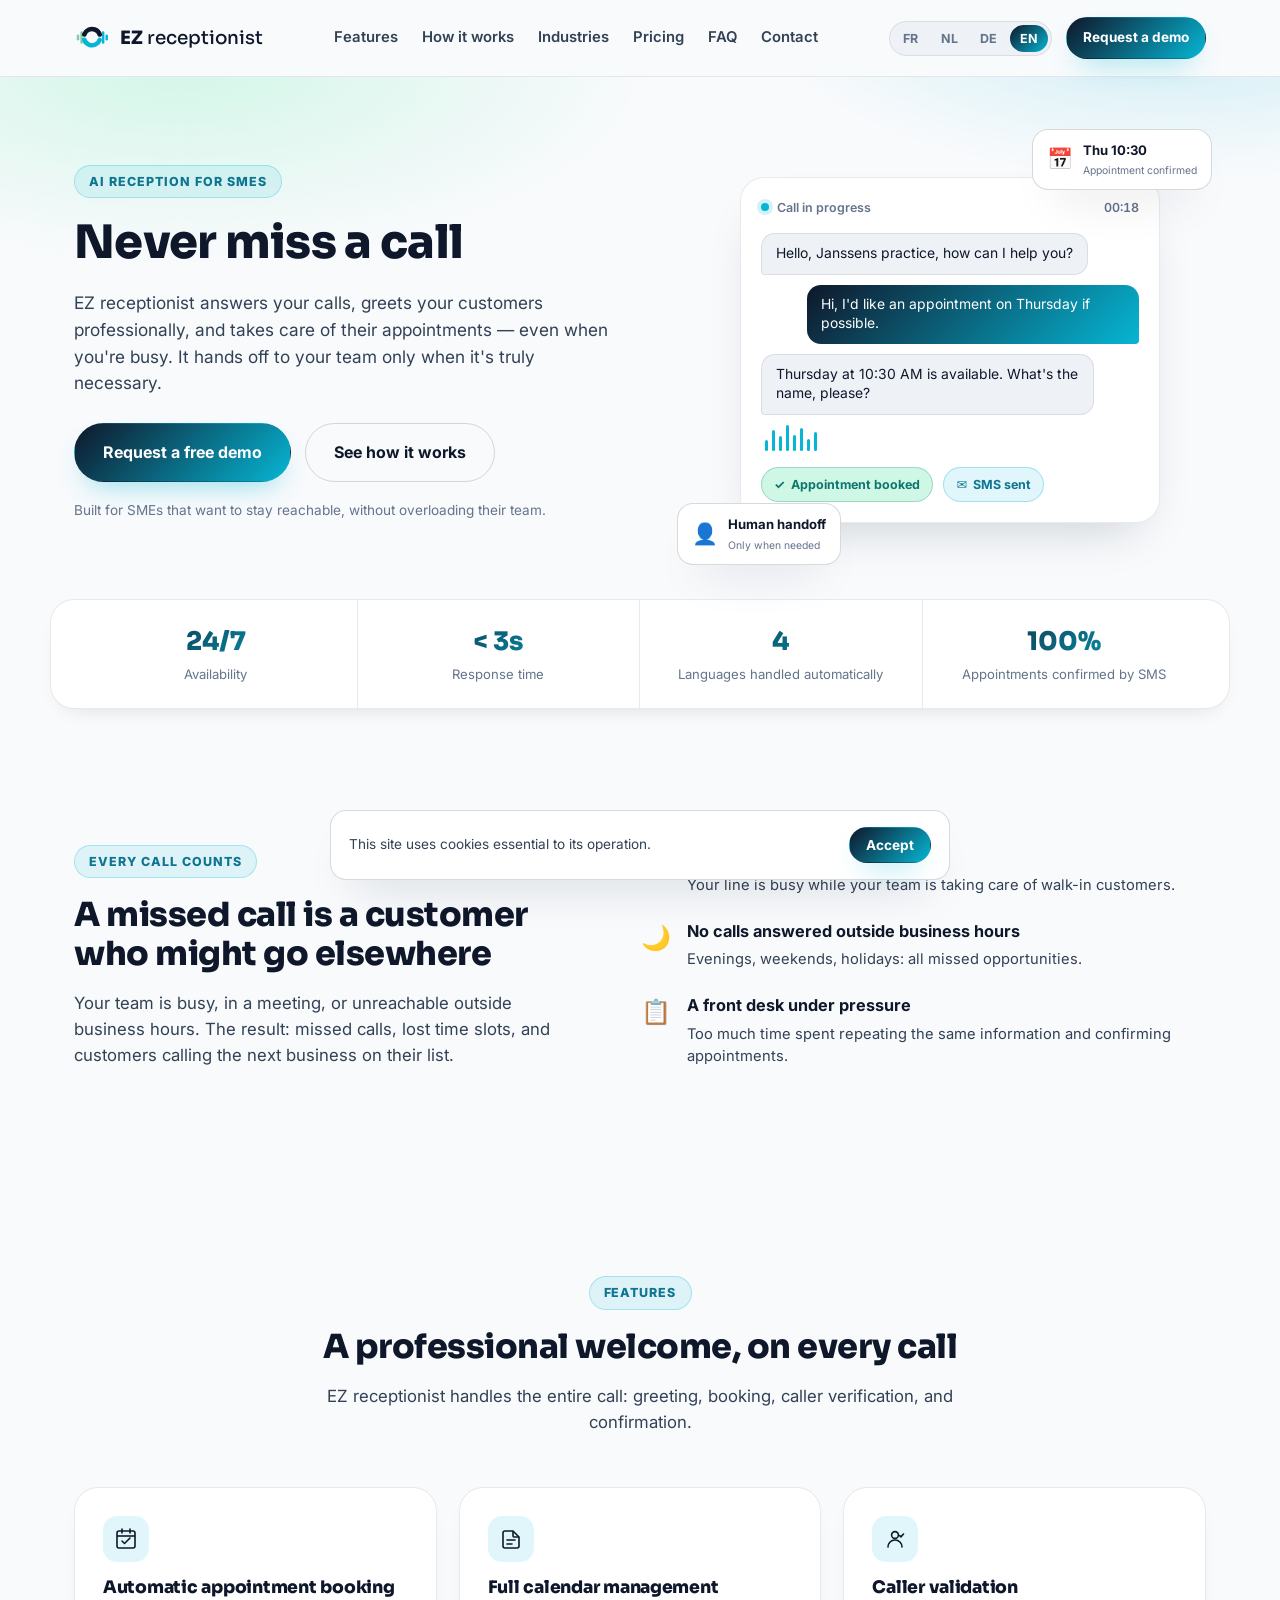
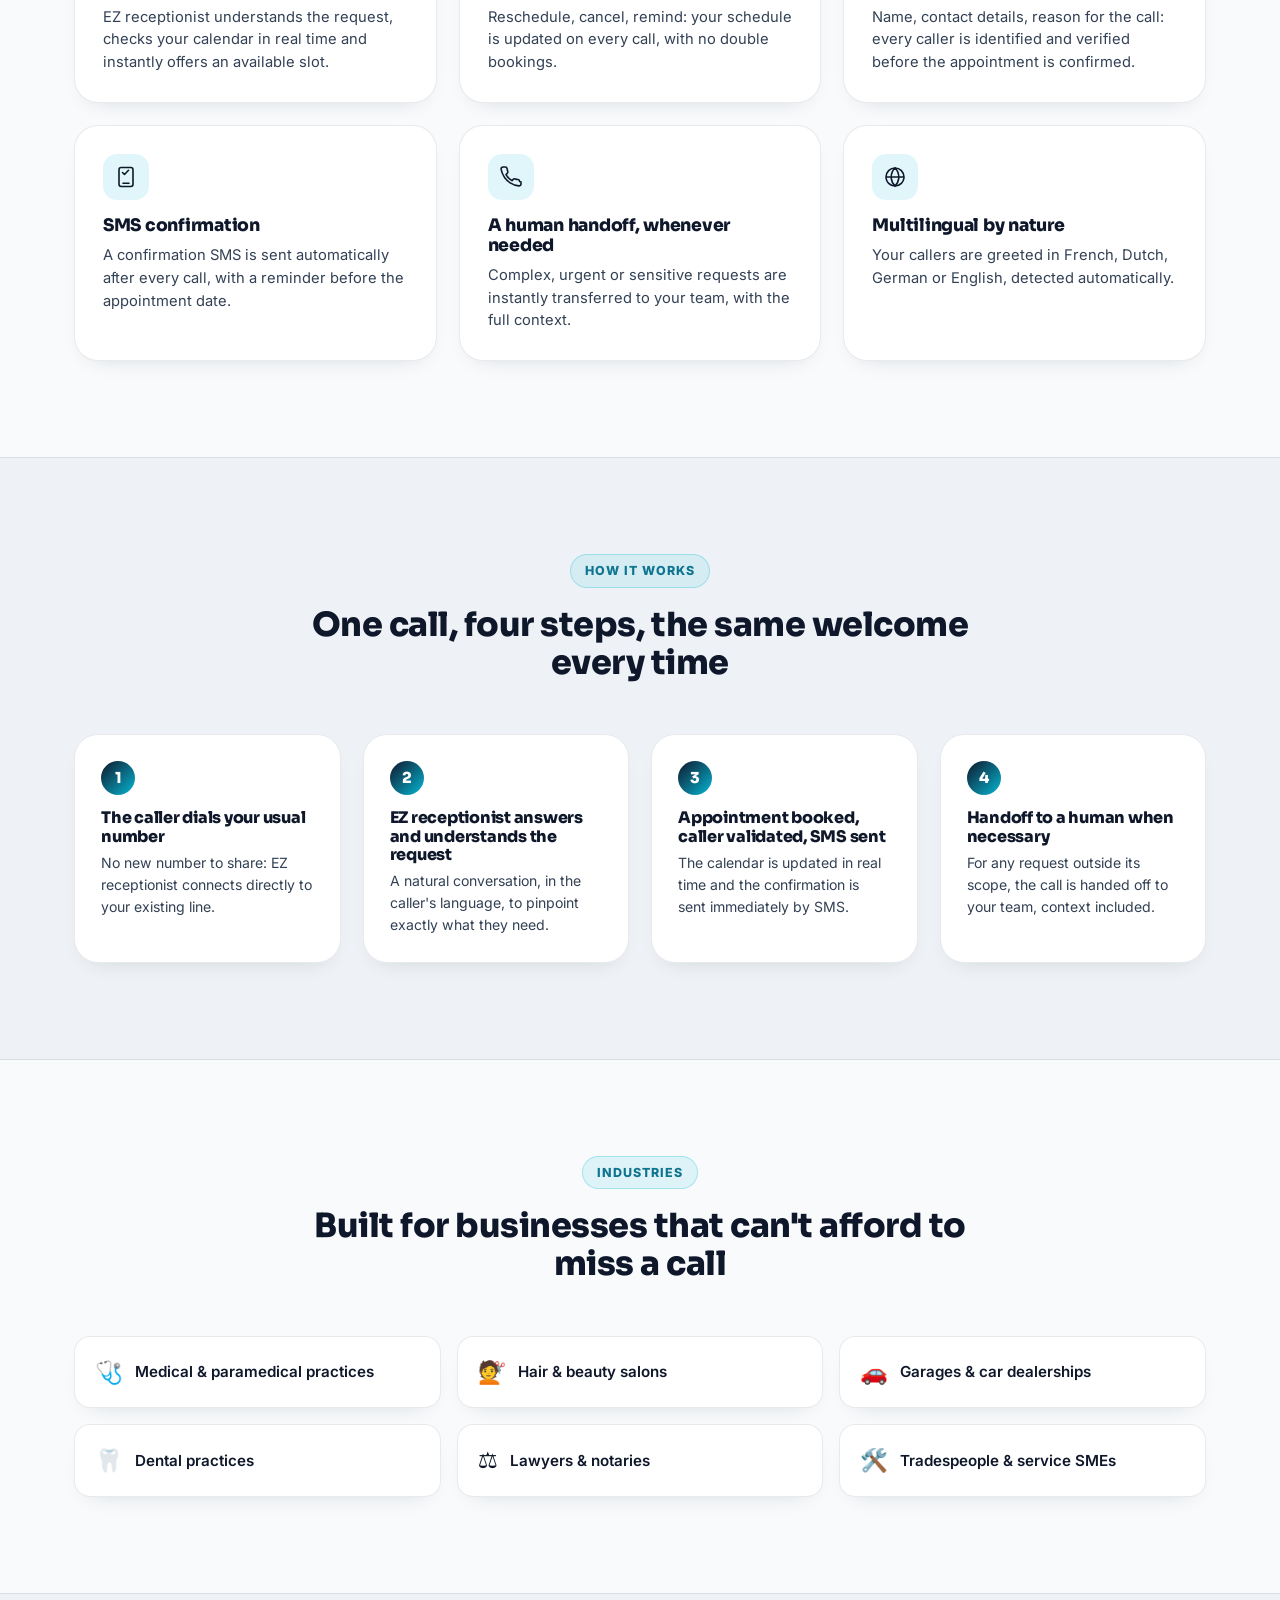
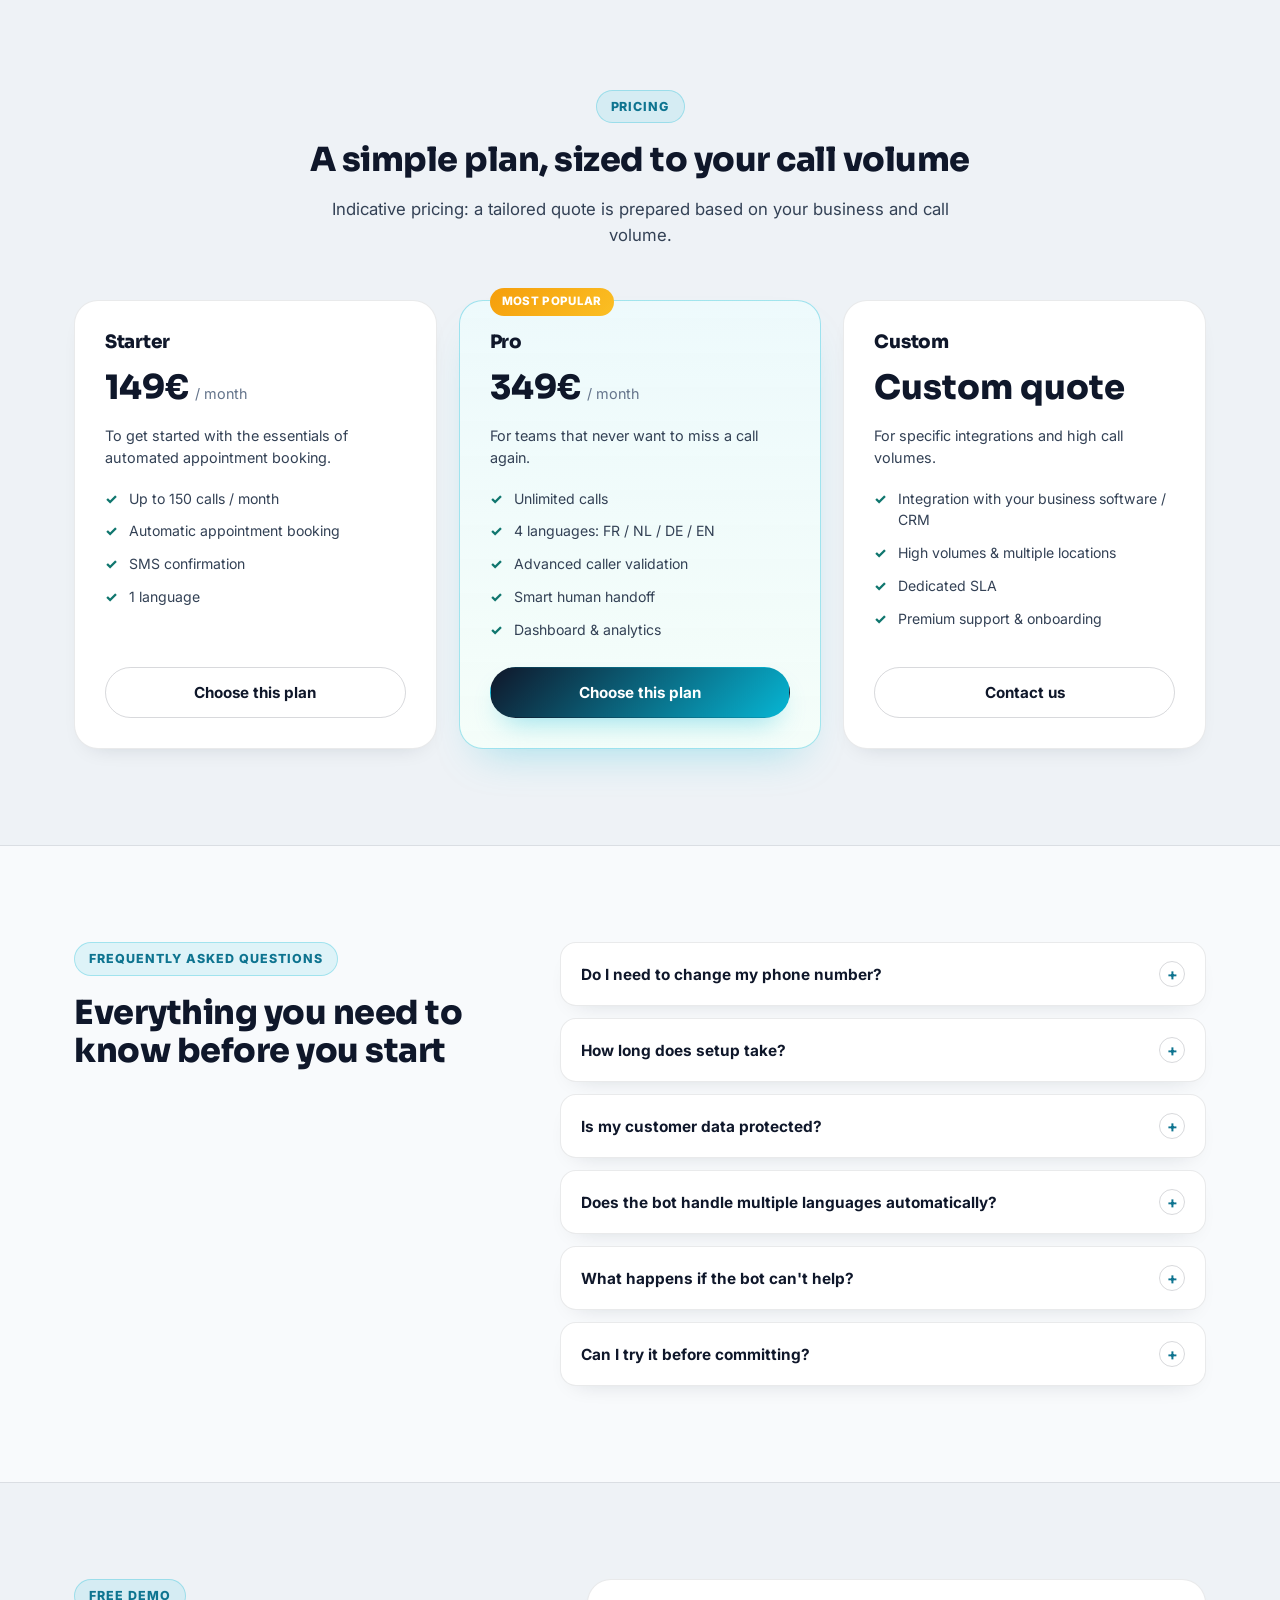
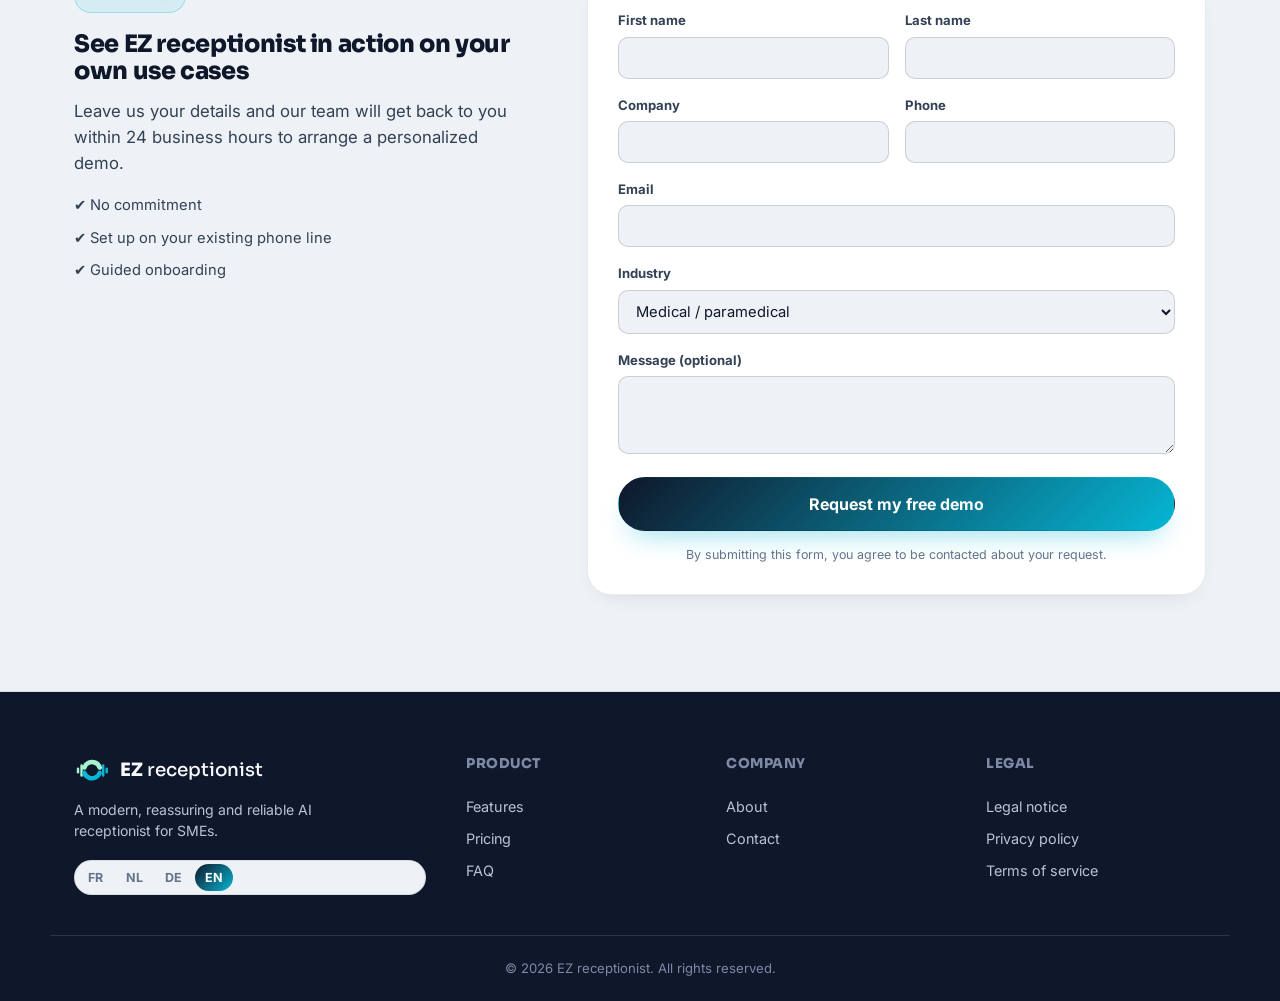
==== maintenance.html @ a174b986 "Add a maintenance mode toggle with a translated maintenance page maintenance.txt holds a plain ON/OF" ====
<!doctype html>
<html lang="fr">
<head>
<meta charset="UTF-8">
<script src="assets/js/maintenance-check.js" data-mode="maintenance"></script>
<meta name="viewport" content="width=device-width, initial-scale=1">
<title>EZ receptionist — Maintenance</title>
<meta name="description" content="Ce site est temporairement en maintenance. Merci de votre patience, nous revenons très vite.">
<meta name="robots" content="noindex">
<link rel="icon" href="data:image/svg+xml,<svg xmlns=%22http://www.w3.org/2000/svg%22 viewBox=%220 0 200 130%22><rect x=%2214%22 y=%2248%22 width=%2214%22 height=%2234%22 rx=%227%22 fill=%22%2383CAA8%22/><rect x=%2234%22 y=%2230%22 width=%2214%22 height=%2270%22 rx=%227%22 fill=%22%2383CAA8%22/><rect x=%22156%22 y=%2230%22 width=%2214%22 height=%2270%22 rx=%227%22 fill=%22%2306B6D4%22/><rect x=%22176%22 y=%2248%22 width=%2214%22 height=%2234%22 rx=%227%22 fill=%22%2306B6D4%22/><circle cx=%22100%22 cy=%2263%22 r=%2246%22 fill=%22none%22 stroke=%22%230F172A%22 stroke-width=%2226%22 stroke-linecap=%22round%22 stroke-dasharray=%22112.4 400%22 transform=%22rotate(-160 100 63)%22/><circle cx=%22100%22 cy=%2263%22 r=%2246%22 fill=%22none%22 stroke=%22%2306B6D4%22 stroke-width=%2226%22 stroke-linecap=%22round%22 stroke-dasharray=%22112.4 400%22 transform=%22rotate(20 100 63)%22/></svg>">
<link rel="preconnect" href="https://fonts.googleapis.com">
<link rel="preconnect" href="https://fonts.gstatic.com" crossorigin>
<link href="https://fonts.googleapis.com/css2?family=Sora:wght@400;600;700;800&family=Inter:wght@400;500;600&display=swap" rel="stylesheet">
<link rel="stylesheet" href="assets/css/styles.css">
</head>
<body>

<div class="maintenance-page">
  <div class="hero-glow" aria-hidden="true"></div>

  <div class="maintenance-card">
    <a href="index.html" class="brand maintenance-brand">
      <span class="brand-mark" aria-hidden="true">
        <svg width="36" height="23" viewBox="0 0 200 130" fill="none" xmlns="http://www.w3.org/2000/svg">
          <rect x="14" y="48" width="14" height="34" rx="7" fill="#83CAA8"/>
          <rect x="34" y="30" width="14" height="70" rx="7" fill="#83CAA8"/>
          <rect x="156" y="30" width="14" height="70" rx="7" fill="#06B6D4"/>
          <rect x="176" y="48" width="14" height="34" rx="7" fill="#06B6D4"/>
          <circle cx="100" cy="63" r="46" fill="none" stroke="#0F172A" stroke-width="26" stroke-linecap="round" stroke-dasharray="112.4 400" transform="rotate(-160 100 63)"/>
          <circle cx="100" cy="63" r="46" fill="none" stroke="#06B6D4" stroke-width="26" stroke-linecap="round" stroke-dasharray="112.4 400" transform="rotate(20 100 63)"/>
        </svg>
      </span>
      <span class="brand-name"><span class="brand-name-strong">EZ</span> receptionist</span>
    </a>

    <div class="maintenance-icon" aria-hidden="true">
      <svg viewBox="0 0 24 24" fill="none"><path d="M14.7 6.3a4 4 0 00-5.4 5.4L3 18v3h3l6.3-6.3a4 4 0 005.4-5.4l-2.65 2.65a1.5 1.5 0 01-2.1-2.1L14.7 6.3z" stroke="#0E7490" stroke-width="1.6" stroke-linejoin="round" stroke-linecap="round"/></svg>
    </div>

    <p class="eyebrow" data-i18n="maint.eyebrow">Maintenance en cours</p>
    <h1 data-i18n="maint.title">Nous serons de retour très bientôt</h1>
    <p data-i18n="maint.body">Notre site est actuellement en maintenance afin d'améliorer votre expérience. Merci de votre patience.</p>
    <div class="maintenance-dots" aria-hidden="true"><span></span><span></span><span></span></div>

    <div class="lang-switch" aria-label="Choix de la langue">
      <button type="button" class="lang-btn" data-lang="fr">FR</button>
      <button type="button" class="lang-btn" data-lang="nl">NL</button>
      <button type="button" class="lang-btn" data-lang="de">DE</button>
      <button type="button" class="lang-btn" data-lang="en">EN</button>
    </div>
  </div>
</div>

<script>
  var SUPPORTED_LANGS = ['fr', 'nl', 'de', 'en'];
  var DEFAULT_LANG = 'fr';

  var MAINT_I18N = {
    fr: {
      "meta.title": "EZ receptionist — Maintenance",
      "meta.description": "Ce site est temporairement en maintenance. Merci de votre patience, nous revenons très vite.",
      "maint.eyebrow": "Maintenance en cours",
      "maint.title": "Nous serons de retour très bientôt",
      "maint.body": "Notre site est actuellement en maintenance afin d'améliorer votre expérience. Merci de votre patience, nous revenons très vite."
    },
    nl: {
      "meta.title": "EZ receptionist — Onderhoud",
      "meta.description": "Deze site is tijdelijk in onderhoud. Bedankt voor uw geduld, we zijn binnenkort terug.",
      "maint.eyebrow": "Onderhoud bezig",
      "maint.title": "We zijn zo snel mogelijk terug",
      "maint.body": "Onze site ondergaat momenteel onderhoud om uw ervaring te verbeteren. Bedankt voor uw geduld, we zijn binnenkort terug."
    },
    de: {
      "meta.title": "EZ receptionist — Wartungsarbeiten",
      "meta.description": "Diese Website befindet sich vorübergehend in Wartung. Vielen Dank für Ihre Geduld, wir sind bald wieder da.",
      "maint.eyebrow": "Wartungsarbeiten",
      "maint.title": "Wir sind bald wieder da",
      "maint.body": "Unsere Website wird derzeit gewartet, um Ihr Erlebnis zu verbessern. Vielen Dank für Ihre Geduld — wir sind in Kürze wieder online."
    },
    en: {
      "meta.title": "EZ receptionist — Maintenance",
      "meta.description": "This site is temporarily under maintenance. Thank you for your patience, we'll be back very soon.",
      "maint.eyebrow": "Under maintenance",
      "maint.title": "We'll be back very soon",
      "maint.body": "Our site is currently undergoing maintenance to improve your experience. Thank you for your patience — we'll be back shortly."
    }
  };

  function getInitialLang() {
    var stored = localStorage.getItem('ezreceptionist_lang');
    if (stored && SUPPORTED_LANGS.indexOf(stored) !== -1) return stored;
    var nav = (navigator.language || navigator.userLanguage || '').slice(0, 2).toLowerCase();
    if (SUPPORTED_LANGS.indexOf(nav) !== -1) return nav;
    return DEFAULT_LANG;
  }

  function applyLang(lang) {
    if (SUPPORTED_LANGS.indexOf(lang) === -1) lang = DEFAULT_LANG;
    var dict = MAINT_I18N[lang];
    document.querySelectorAll('[data-i18n]').forEach(function (el) {
      var key = el.getAttribute('data-i18n');
      if (dict[key] !== undefined) el.textContent = dict[key];
    });
    if (dict['meta.title']) document.title = dict['meta.title'];
    var metaDesc = document.querySelector('meta[name="description"]');
    if (metaDesc && dict['meta.description']) metaDesc.setAttribute('content', dict['meta.description']);
    document.documentElement.setAttribute('lang', lang);
    document.querySelectorAll('.lang-btn').forEach(function (btn) {
      btn.classList.toggle('is-active', btn.getAttribute('data-lang') === lang);
    });
    localStorage.setItem('ezreceptionist_lang', lang);
  }

  document.addEventListener('DOMContentLoaded', function () {
    applyLang(getInitialLang());
    document.querySelectorAll('.lang-btn').forEach(function (btn) {
      btn.addEventListener('click', function () { applyLang(btn.getAttribute('data-lang')); });
    });
  });
</script>
</body>
</html>
---- assets/css/styles.css ----
/* ==========================================================
   EZ receptionist — styles
   ========================================================== */

:root{
  --bg: #F8FAFC;
  --bg-alt: #EEF2F6;
  --surface: #FFFFFF;
  --surface-2: #F8FAFC;
  --border: rgba(15,23,42,0.09);
  --border-strong: rgba(15,23,42,0.16);
  --text: #0F172A;
  --text-dim: #334155;
  --text-mute: #64748B;
  --accent: #06B6D4;
  --accent-ink: #0E7490;
  --accent-grad: linear-gradient(135deg, #0F172A 0%, #06B6D4 100%);
  --mint: #A7F3D0;
  --mint-ink: #0F766E;
  --gold: #F59E0B;
  --gold-grad: linear-gradient(135deg, #F59E0B 0%, #FBBF24 100%);
  --ok: #0F766E;
  --radius-lg: 24px;
  --radius-md: 16px;
  --radius-sm: 10px;
  --shadow-lg: 0 24px 48px -24px rgba(15,23,42,0.22);
  --shadow-sm: 0 10px 24px -16px rgba(15,23,42,0.20);
  --font-display: 'Sora', 'Manrope', system-ui, -apple-system, sans-serif;
  --font-body: 'Inter', system-ui, -apple-system, sans-serif;
  --container: 1180px;

  --footer-bg: #0F172A;
  --footer-text: #B9C3D6;
  --footer-text-strong: #F8FAFC;
  --footer-border: rgba(248,250,252,0.12);
}

*, *::before, *::after{ box-sizing: border-box; }
html{ scroll-behavior: smooth; }
body{
  margin:0;
  background: var(--bg);
  color: var(--text);
  font-family: var(--font-body);
  line-height: 1.55;
  -webkit-font-smoothing: antialiased;
}
h1,h2,h3,h4{
  font-family: var(--font-display);
  font-weight: 800;
  line-height: 1.15;
  margin: 0 0 .5em;
  letter-spacing: -0.015em;
}
p{ margin: 0 0 1em; color: var(--text-dim); }
a{ color: inherit; text-decoration: none; }
ul,ol{ margin:0; padding:0; list-style:none; }
img{ max-width:100%; display:block; }
button{ font-family: inherit; }

.container{
  max-width: var(--container);
  margin: 0 auto;
  padding: 0 24px;
}

.skip-link{
  position:absolute; left:-999px; top:auto;
  background: var(--accent-grad); color:#fff; padding: 10px 16px;
  border-radius: 8px; z-index: 999;
}
.skip-link:focus{ left: 16px; top: 16px; }

/* ---------- Buttons ---------- */
.btn{
  display:inline-flex; align-items:center; justify-content:center; gap:8px;
  padding: 13px 22px;
  border-radius: 999px;
  font-weight: 700;
  font-size: .95rem;
  border: 1px solid transparent;
  cursor: pointer;
  transition: transform .15s ease, box-shadow .15s ease, background-color .15s ease, border-color .15s ease, color .15s ease;
  white-space: nowrap;
}
.btn-primary{
  background: var(--accent-grad);
  color: #fff;
  box-shadow: 0 14px 28px -12px rgba(6,182,212,.45);
}
.btn-primary:hover{ transform: translateY(-1px); box-shadow: 0 18px 32px -10px rgba(6,182,212,.55); }
.btn-ghost{
  background: transparent;
  color: var(--text);
  border-color: var(--border-strong);
}
.btn-ghost:hover{ background: rgba(15,23,42,.05); }
.btn-outline{
  background: transparent;
  border-color: var(--border-strong);
  color: var(--text);
  width: 100%;
}
.btn-outline:hover{ border-color: var(--accent); color: var(--accent-ink); }
.btn-sm{ padding: 9px 16px; font-size: .85rem; }
.btn-lg{ padding: 16px 28px; font-size: 1rem; }
.btn-block{ width: 100%; }

/* ---------- Header ---------- */
.site-header{
  position: sticky; top:0; z-index: 100;
  background: rgba(248,250,252,0.82);
  backdrop-filter: blur(14px);
  border-bottom: 1px solid var(--border);
  transition: box-shadow .2s ease;
}
.site-header.is-scrolled{ box-shadow: 0 8px 24px -18px rgba(15,23,42,0.3); }
.header-inner{
  display:flex; align-items:center; justify-content:space-between;
  height: 76px;
  gap: 20px;
}
.brand{ display:flex; align-items:center; gap:10px; flex-shrink: 0; }
.brand-mark{ display:flex; }
.brand-name{ font-family: var(--font-display); font-weight: 500; font-size: 1.15rem; color: var(--text); white-space: nowrap; }
.brand-name-strong{ font-weight: 800; }

.main-nav{ display:flex; align-items:center; gap: 24px; flex-shrink: 0; }
.main-nav a{
  font-size: .93rem; font-weight: 600; color: var(--text-dim);
  white-space: nowrap;
  transition: color .15s ease;
}
.main-nav a:hover{ color: var(--text); }

.header-actions{ display:flex; align-items:center; gap: 14px; }

.lang-switch{
  display:flex; align-items:center; gap:2px;
  background: var(--bg-alt); border:1px solid var(--border);
  border-radius: 999px; padding: 3px;
}
.lang-btn{
  border:none; background: transparent; color: var(--text-mute);
  font-size: .78rem; font-weight: 700; letter-spacing: .02em;
  padding: 6px 10px; border-radius: 999px; cursor:pointer;
  transition: background-color .15s ease, color .15s ease;
}
.lang-btn:hover{ color: var(--text); }
.lang-btn.is-active{ background: var(--accent-grad); color: #fff; }

.nav-toggle{
  display:none; flex-direction:column; justify-content:center; gap:5px;
  width: 40px; height: 40px; border-radius: 10px; border:1px solid var(--border);
  background: var(--bg-alt); cursor:pointer;
}
.nav-toggle span{ width: 18px; height: 2px; background: var(--text); margin: 0 auto; display:block; }

/* ---------- Hero ---------- */
.hero{ position: relative; padding: 88px 0 40px; overflow: hidden; }
.hero-glow{
  position:absolute; inset: -20% -10% auto -10%; height: 620px;
  background:
    radial-gradient(50% 50% at 20% 20%, rgba(167,243,208,.45), transparent 60%),
    radial-gradient(45% 45% at 85% 10%, rgba(6,182,212,.20), transparent 60%);
  filter: blur(10px);
  pointer-events: none;
}
.hero-inner{
  position: relative;
  display:grid; grid-template-columns: 1.05fr .95fr; gap: 56px;
  align-items:center;
}
.eyebrow{
  display:inline-block;
  font-size: .78rem; font-weight: 800; letter-spacing: .08em; text-transform: uppercase;
  color: var(--accent-ink);
  background: rgba(6,182,212,.10);
  border: 1px solid rgba(6,182,212,.28);
  padding: 6px 14px; border-radius: 999px;
  margin-bottom: 18px;
}
.hero h1{ font-size: clamp(2.1rem, 3.6vw, 3.2rem); margin-bottom: .45em; color: var(--text); }
.hero-sub{ font-size: 1.08rem; max-width: 540px; }
.hero-ctas{ display:flex; gap:14px; flex-wrap: wrap; margin: 26px 0 18px; }
.hero-trust{ font-size: .85rem; color: var(--text-mute); }

.hero-visual{ position: relative; }
.phone-card{
  background: var(--surface);
  border: 1px solid var(--border);
  border-radius: var(--radius-lg);
  padding: 20px;
  box-shadow: var(--shadow-lg);
  max-width: 420px;
  margin: 0 auto;
}
.phone-card-top{
  display:flex; align-items:center; gap:8px;
  font-size: .78rem; color: var(--text-mute); font-weight:600;
  margin-bottom: 16px;
}
.dot-status{ width:8px; height:8px; border-radius:50%; background: var(--accent); box-shadow: 0 0 0 4px rgba(6,182,212,.18); }
.phone-timer{ margin-left:auto; font-variant-numeric: tabular-nums; }

.phone-transcript{ display:flex; flex-direction:column; gap:10px; margin-bottom: 16px; }
.bubble{
  padding: 10px 14px; border-radius: 14px; font-size: .87rem; max-width: 88%;
  line-height: 1.4;
}
.bubble-bot{
  background: var(--bg-alt); border:1px solid var(--border);
  border-bottom-left-radius: 4px; align-self:flex-start; color: var(--text);
}
.bubble-user{
  background: var(--accent-grad); color:#fff;
  border-bottom-right-radius: 4px; align-self:flex-end;
}
.waveform{ display:flex; align-items:flex-end; gap:4px; height: 26px; padding-left: 4px; }
.waveform span{
  width:3px; background: var(--accent); border-radius: 3px;
  animation: wave 1.1s ease-in-out infinite;
}
.waveform span:nth-child(1){ height:40%; animation-delay: 0s; }
.waveform span:nth-child(2){ height:80%; animation-delay: .1s; }
.waveform span:nth-child(3){ height:55%; animation-delay: .2s; }
.waveform span:nth-child(4){ height:100%; animation-delay: .3s; }
.waveform span:nth-child(5){ height:60%; animation-delay: .4s; }
.waveform span:nth-child(6){ height:85%; animation-delay: .5s; }
.waveform span:nth-child(7){ height:45%; animation-delay: .6s; }
.waveform span:nth-child(8){ height:70%; animation-delay: .7s; }
@keyframes wave{
  0%, 100%{ transform: scaleY(.4); }
  50%{ transform: scaleY(1); }
}

.phone-card-chips{ display:flex; gap: 10px; flex-wrap: wrap; }
.chip{
  font-size: .78rem; font-weight: 700; padding: 7px 12px; border-radius: 999px;
  display:inline-flex; align-items:center; gap:6px;
}
.chip-ok{ background: rgba(167,243,208,.55); color: var(--mint-ink); border:1px solid rgba(15,118,110,.25); }
.chip-sms{ background: rgba(6,182,212,.12); color: var(--accent-ink); border:1px solid rgba(6,182,212,.3); }

.floating-card{
  position:absolute; display:flex; align-items:center; gap:10px;
  background: var(--surface); border:1px solid var(--border-strong);
  border-radius: var(--radius-md); padding: 10px 14px;
  box-shadow: var(--shadow-lg);
  font-size: .78rem;
  animation: float 5s ease-in-out infinite;
}
.floating-card strong{ display:block; font-size:.82rem; color: var(--text); }
.floating-card small{ color: var(--text-mute); }
.floating-emoji{ font-size: 1.3rem; }
.floating-card-1{ top: -48px; right: -6px; }
.floating-card-2{ bottom: -42px; left: -18px; animation-delay: 1.4s; }
@keyframes float{
  0%, 100%{ transform: translateY(0); }
  50%{ transform: translateY(-8px); }
}

.stats-bar{
  margin-top: 64px;
  display:grid; grid-template-columns: repeat(4, 1fr);
  border: 1px solid var(--border); border-radius: var(--radius-lg);
  background: var(--surface);
  box-shadow: var(--shadow-sm);
  overflow:hidden;
}
.stat{
  padding: 22px 18px; text-align:center;
  border-right: 1px solid var(--border);
}
.stat:last-child{ border-right:none; }
.stat strong{ display:block; font-family: var(--font-display); font-size: 1.6rem; font-weight:800; background: var(--accent-grad); -webkit-background-clip:text; background-clip:text; color:transparent; }
.stat span{ font-size: .82rem; color: var(--text-mute); }

/* ---------- Sections generic ---------- */
.section{ padding: 96px 0; }
.section-alt{ background: var(--bg-alt); border-top:1px solid var(--border); border-bottom:1px solid var(--border); }
.section-head{ max-width: 680px; margin: 0 auto 52px; text-align:center; }
.section-head h2{ font-size: clamp(1.7rem, 2.6vw, 2.3rem); color: var(--text); }
.section-lead{ font-size: 1.05rem; }

/* ---------- Problem ---------- */
.problem-grid{ display:grid; grid-template-columns: .95fr 1.05fr; gap: 56px; align-items:start; }
.problem h2{ font-size: clamp(1.7rem, 2.6vw, 2.2rem); color: var(--text); }
.problem-list{ display:flex; flex-direction:column; gap: 22px; }
.problem-list li{ display:flex; gap:16px; align-items:flex-start; }
.problem-ico{ font-size:1.5rem; flex:none; }
.problem-list strong{ display:block; margin-bottom:4px; font-size:1.02rem; color: var(--text); }
.problem-list p{ margin:0; font-size:.92rem; }

/* ---------- Features ---------- */
.features-grid{
  display:grid; grid-template-columns: repeat(3, 1fr); gap: 22px;
}
.feature-card{
  background: var(--surface); border:1px solid var(--border);
  border-radius: var(--radius-lg); padding: 28px;
  box-shadow: var(--shadow-sm);
  transition: border-color .15s ease, transform .15s ease, box-shadow .15s ease;
}
.feature-card:hover{ border-color: var(--border-strong); transform: translateY(-3px); box-shadow: var(--shadow-lg); }
.feature-ico{
  width: 46px; height:46px; border-radius: 14px;
  display:flex; align-items:center; justify-content:center;
  background: rgba(6,182,212,.12); color: var(--text);
  margin-bottom: 16px;
}
.feature-ico svg{ width:24px; height:24px; }
.feature-card h3{ font-size: 1.08rem; margin-bottom:8px; color: var(--text); }
.feature-card p{ font-size: .92rem; margin:0; }

/* ---------- How it works ---------- */
.steps{
  display:grid; grid-template-columns: repeat(4, 1fr); gap: 22px;
  counter-reset: step;
}
.step{
  background: var(--surface); border:1px solid var(--border);
  border-radius: var(--radius-lg); padding: 26px; position:relative;
  box-shadow: var(--shadow-sm);
}
.step-num{
  display:inline-flex; align-items:center; justify-content:center;
  width: 34px; height:34px; border-radius: 50%;
  background: var(--accent-grad); color:#fff; font-weight:800; font-family: var(--font-display);
  margin-bottom: 14px; font-size:.95rem;
}
.step h3{ font-size: 1rem; margin-bottom: 6px; color: var(--text); }
.step p{ font-size: .88rem; margin:0; }

/* ---------- Sectors ---------- */
.sectors-grid{ display:grid; grid-template-columns: repeat(3, 1fr); gap: 16px; }
.sector-card{
  display:flex; align-items:center; gap:12px;
  background: var(--surface); border:1px solid var(--border);
  border-radius: var(--radius-md); padding: 18px 20px;
  font-weight: 600; font-size: .95rem; color: var(--text);
  box-shadow: var(--shadow-sm);
}
.sector-emoji{ font-size: 1.4rem; }

/* ---------- Pricing ---------- */
.pricing-grid{ display:grid; grid-template-columns: repeat(3, 1fr); gap: 22px; align-items:stretch; }
.price-card{
  background: var(--surface); border:1px solid var(--border);
  border-radius: var(--radius-lg); padding: 30px;
  display:flex; flex-direction:column;
  position:relative;
  box-shadow: var(--shadow-sm);
}
.price-card-featured{
  background: linear-gradient(180deg, rgba(6,182,212,.07), rgba(167,243,208,.12)), var(--surface);
  border-color: rgba(6,182,212,.35);
  box-shadow: 0 22px 44px -22px rgba(6,182,212,.35);
}
.price-badge{
  position:absolute; top:-13px; left: 30px;
  background: var(--gold-grad); color:#fff;
  font-size:.72rem; font-weight:800; letter-spacing:.03em; text-transform:uppercase;
  padding: 5px 12px; border-radius: 999px;
}
.price-card h3{ font-size: 1.15rem; margin-bottom: 10px; color: var(--text); }
.price-amount{ display:flex; align-items:baseline; gap:6px; margin-bottom: 10px; }
.price-amount span{ font-family: var(--font-display); font-size: 2.1rem; font-weight:800; color: var(--text); }
.price-amount small{ color: var(--text-mute); font-size:.9rem; }
.price-desc{ font-size: .9rem; min-height: 44px; }
.price-features{ display:flex; flex-direction:column; gap: 11px; margin: 4px 0 26px; flex:1; }
.price-features li{
  font-size: .88rem; color: var(--text-dim); padding-left: 24px; position:relative;
}
.price-features li::before{
  content:"✓"; position:absolute; left:0; top:0; color: var(--mint-ink); font-weight:800;
}

/* ---------- FAQ ---------- */
.faq-layout{ display:grid; grid-template-columns: .8fr 1.2fr; gap: 56px; }
.faq-head{ text-align:left; margin:0; }
.faq-list{ display:flex; flex-direction:column; gap: 12px; }
.faq-item{
  background: var(--surface); border:1px solid var(--border);
  border-radius: var(--radius-md); overflow:hidden;
  box-shadow: var(--shadow-sm);
}
.faq-question{
  width:100%; display:flex; align-items:center; justify-content:space-between; gap: 16px;
  background: transparent; border:none; color: var(--text);
  padding: 18px 20px; font-size: .96rem; font-weight:700; text-align:left; cursor:pointer;
}
.faq-icon{
  flex:none; width: 26px; height:26px; border-radius:50%;
  border:1px solid var(--border-strong); display:flex; align-items:center; justify-content:center;
  font-size: 1rem; color: var(--accent-ink); transition: transform .2s ease;
}
.faq-item.is-open .faq-icon{ transform: rotate(45deg); }
.faq-answer{
  max-height:0; overflow:hidden; transition: max-height .25s ease;
  padding: 0 20px;
}
.faq-answer p{ font-size: .92rem; margin: 0 0 18px; }
.faq-item.is-open .faq-answer{ max-height: 240px; }

/* ---------- Contact ---------- */
.contact-grid{ display:grid; grid-template-columns: .85fr 1.15fr; gap: 56px; align-items:start; }
.contact-points{ display:flex; flex-direction:column; gap:10px; margin-top: 18px; }
.contact-points li{ font-size:.92rem; color: var(--text-dim); }

.contact-form{
  background: var(--surface); border:1px solid var(--border);
  border-radius: var(--radius-lg); padding: 30px;
  box-shadow: var(--shadow-sm);
}
.form-row{ display:grid; grid-template-columns: 1fr 1fr; gap: 16px; }
.form-field{ margin-bottom: 16px; }
.form-field label{ display:block; font-size:.82rem; font-weight:700; margin-bottom:6px; color: var(--text-dim); }
.form-field input, .form-field select, .form-field textarea{
  width:100%; background: var(--bg-alt); border:1px solid var(--border-strong);
  color: var(--text); border-radius: 10px; padding: 11px 13px; font-size: .92rem;
  font-family: inherit;
}
.form-field input:focus, .form-field select:focus, .form-field textarea:focus{
  outline: 2px solid var(--accent); outline-offset: 1px;
}
.form-note{ font-size: .78rem; color: var(--text-mute); text-align:center; margin: 14px 0 0; }
.form-success{
  display:none; text-align:center; font-size:.88rem; font-weight:700;
  color: var(--mint-ink); background: rgba(167,243,208,.35); border:1px solid rgba(15,118,110,.25);
  border-radius: 10px; padding: 12px; margin-top: 14px;
}
.form-success.is-visible{ display:block; }

/* ---------- Footer ---------- */
.site-footer{ background: var(--footer-bg); padding-top: 64px; }
.site-footer p{ color: var(--footer-text); }
.footer-inner{
  display:grid; grid-template-columns: 1.6fr 1fr 1fr 1fr; gap: 40px;
  padding-bottom: 40px;
}
.footer-brand .brand-name{ color: var(--footer-text-strong); }
.footer-brand p{ font-size:.88rem; max-width: 260px; margin: 14px 0 18px; }
.footer-col h4{ font-family: var(--font-display); font-size:.85rem; text-transform:uppercase; letter-spacing:.04em; color: #7C8AA6; margin-bottom: 14px; }
.footer-col{ display:flex; flex-direction:column; gap: 10px; }
.footer-col a{ font-size:.9rem; color: var(--footer-text); }
.footer-col a:hover{ color: var(--footer-text-strong); }
.footer-bottom{
  border-top: 1px solid var(--footer-border); padding: 22px 0; text-align:center;
}
.footer-bottom p{ margin:0; font-size:.82rem; color: #7C8AA6; }

/* ---------- Cookie banner ---------- */
.cookie-banner{
  position: fixed; left: 20px; right: 20px; bottom: 20px; z-index: 200;
  max-width: 620px; margin: 0 auto;
  background: var(--surface); border:1px solid var(--border-strong);
  border-radius: var(--radius-md); box-shadow: var(--shadow-lg);
  padding: 16px 18px;
  display:none; align-items:center; gap: 16px; flex-wrap: wrap; justify-content:space-between;
}
.cookie-banner.is-visible{ display:flex; }
.cookie-banner p{ margin:0; font-size:.85rem; flex:1; min-width: 200px; color: var(--text-dim); }

/* ---------- Reveal on scroll ---------- */
[data-reveal]{ opacity:0; transform: translateY(16px); transition: opacity .5s ease, transform .5s ease; }
[data-reveal].is-visible{ opacity:1; transform:none; }

/* ---------- Maintenance page ---------- */
.maintenance-page{
  min-height: 100vh;
  display:flex; align-items:center; justify-content:center;
  padding: 32px 20px;
  position: relative;
  overflow: hidden;
}
.maintenance-page .hero-glow{ height: 100%; inset: -10% -10% auto -10%; }
.maintenance-card{
  position: relative;
  max-width: 560px;
  width: 100%;
  background: var(--surface);
  border: 1px solid var(--border);
  border-radius: var(--radius-lg);
  box-shadow: var(--shadow-lg);
  padding: 48px 40px;
  text-align: center;
}
.maintenance-brand{
  display:flex; align-items:center; justify-content:center; gap:10px;
  margin-bottom: 28px;
}
.maintenance-icon{
  width: 88px; height: 88px; margin: 0 auto 24px;
  border-radius: 50%;
  background: rgba(6,182,212,.10);
  display:flex; align-items:center; justify-content:center;
}
.maintenance-icon svg{ width: 44px; height: 44px; }
.maintenance-card h1{ font-size: clamp(1.5rem, 3vw, 1.9rem); color: var(--text); }
.maintenance-card p{ font-size: 1rem; max-width: 420px; margin-left:auto; margin-right:auto; }
.maintenance-card .eyebrow{ margin-bottom: 14px; }
.maintenance-card .lang-switch{ margin: 28px auto 0; width: max-content; }
.maintenance-dots{ display:inline-flex; gap:5px; margin-top: 4px; }
.maintenance-dots span{
  width:7px; height:7px; border-radius:50%; background: var(--accent);
  animation: dot-pulse 1.2s ease-in-out infinite;
}
.maintenance-dots span:nth-child(2){ animation-delay: .2s; }
.maintenance-dots span:nth-child(3){ animation-delay: .4s; }
@keyframes dot-pulse{
  0%, 80%, 100%{ opacity:.25; transform: scale(.8); }
  40%{ opacity:1; transform: scale(1); }
}

/* ---------- Responsive ---------- */
@media (max-width: 980px){
  .main-nav{ display:none; }
  .nav-toggle{ display:flex; }
  .header-inner{ position:relative; }
  .main-nav.is-open{
    display:flex; flex-direction:column; gap:0;
    position:absolute; top:76px; left:0; right:0;
    background: var(--bg); border-bottom: 1px solid var(--border);
    padding: 8px 24px 18px;
  }
  .main-nav.is-open a{ padding: 12px 0; border-bottom: 1px solid var(--border); }

  .hero-inner{ grid-template-columns: 1fr; }
  .hero-visual{ order:-1; padding: 0 20px; }
  .floating-card{ display:none; }
  .stats-bar{ grid-template-columns: repeat(2, 1fr); }
  .stat:nth-child(2){ border-right:none; }

  .problem-grid, .contact-grid, .faq-layout{ grid-template-columns: 1fr; }
  .features-grid{ grid-template-columns: repeat(2, 1fr); }
  .steps{ grid-template-columns: repeat(2, 1fr); }
  .sectors-grid{ grid-template-columns: repeat(2, 1fr); }
  .pricing-grid{ grid-template-columns: 1fr; }
  .footer-inner{ grid-template-columns: 1fr 1fr; }
}

@media (max-width: 620px){
  .container{ padding: 0 16px; }
  .header-actions .btn-sm{ display:none; }
  .header-actions{ gap: 8px; }
  .lang-btn{ padding: 5px 7px; font-size: .72rem; }
  .brand-name{ font-size: 1.05rem; }
  .hero{ padding-top: 56px; }
  .section{ padding: 64px 0; }
  .features-grid, .steps, .sectors-grid{ grid-template-columns: 1fr; }
  .form-row{ grid-template-columns: 1fr; }
  .footer-inner{ grid-template-columns: 1fr; }
  .lang-switch-footer{ margin-top: 6px; }
}
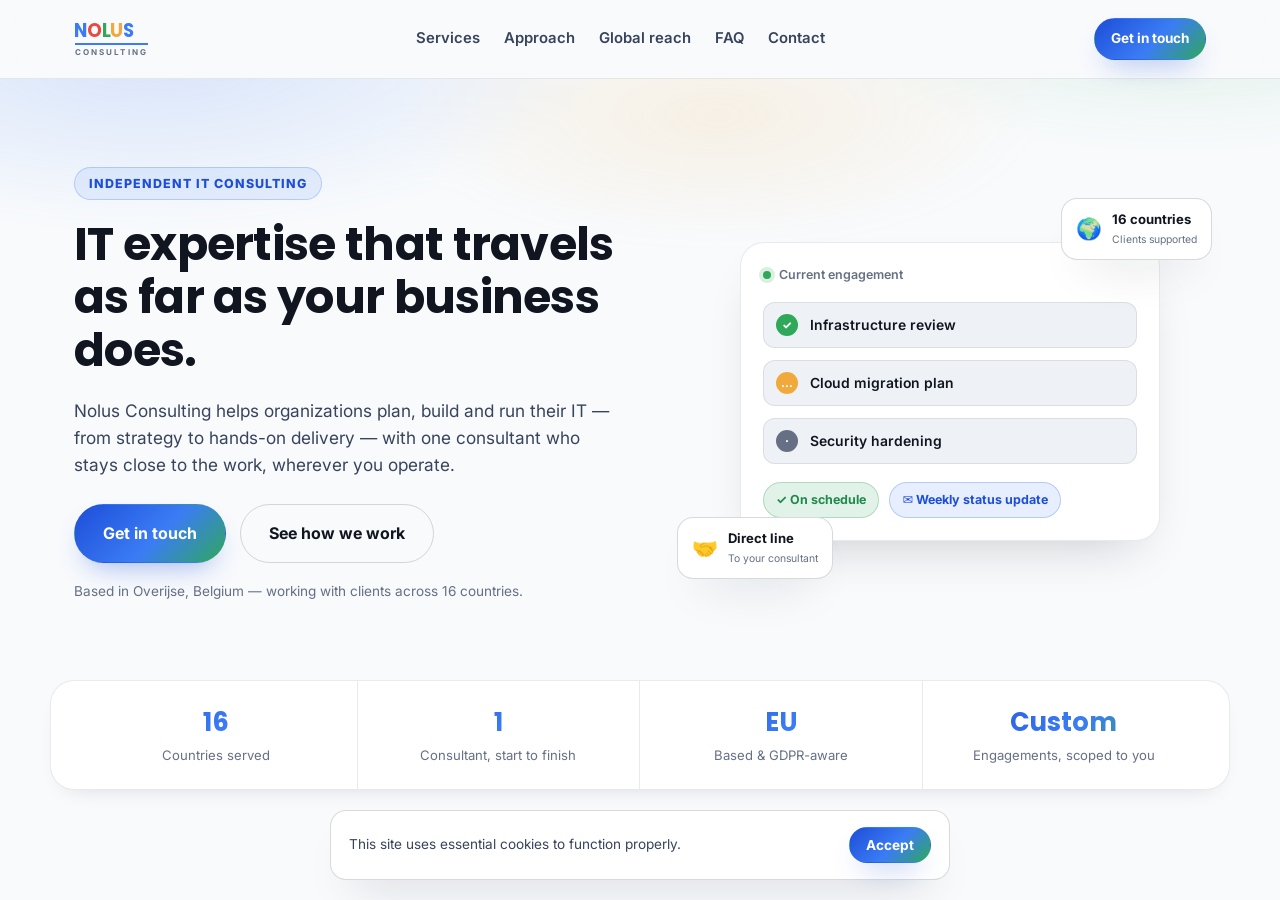
==== commit 9dc2a43c: "Build nolus.net site from Nolus Consulting business card branding Replace the placeholder site with " ====
--- a/maintenance.html
+++ b/maintenance.html
@@ -1,16 +1,16 @@
 <!doctype html>
-<html lang="fr">
+<html lang="en">
 <head>
 <meta charset="UTF-8">
 <script src="assets/js/maintenance-check.js" data-mode="maintenance"></script>
 <meta name="viewport" content="width=device-width, initial-scale=1">
-<title>EZ receptionist — Maintenance</title>
-<meta name="description" content="Ce site est temporairement en maintenance. Merci de votre patience, nous revenons très vite.">
+<title>Nolus Consulting — Maintenance</title>
+<meta name="description" content="This site is temporarily under maintenance. Thank you for your patience, we'll be back very soon.">
 <meta name="robots" content="noindex">
-<link rel="icon" href="data:image/svg+xml,<svg xmlns=%22http://www.w3.org/2000/svg%22 viewBox=%220 0 200 130%22><rect x=%2214%22 y=%2248%22 width=%2214%22 height=%2234%22 rx=%227%22 fill=%22%2383CAA8%22/><rect x=%2234%22 y=%2230%22 width=%2214%22 height=%2270%22 rx=%227%22 fill=%22%2383CAA8%22/><rect x=%22156%22 y=%2230%22 width=%2214%22 height=%2270%22 rx=%227%22 fill=%22%2306B6D4%22/><rect x=%22176%22 y=%2248%22 width=%2214%22 height=%2234%22 rx=%227%22 fill=%22%2306B6D4%22/><circle cx=%22100%22 cy=%2263%22 r=%2246%22 fill=%22none%22 stroke=%22%230F172A%22 stroke-width=%2226%22 stroke-linecap=%22round%22 stroke-dasharray=%22112.4 400%22 transform=%22rotate(-160 100 63)%22/><circle cx=%22100%22 cy=%2263%22 r=%2246%22 fill=%22none%22 stroke=%22%2306B6D4%22 stroke-width=%2226%22 stroke-linecap=%22round%22 stroke-dasharray=%22112.4 400%22 transform=%22rotate(20 100 63)%22/></svg>">
+<link rel="icon" href="data:image/svg+xml,<svg xmlns=%22http://www.w3.org/2000/svg%22 viewBox=%220 0 40 40%22><rect x=%224%22 y=%224%22 width=%2214%22 height=%2214%22 rx=%224%22 fill=%22%233B7CF5%22/><rect x=%2222%22 y=%224%22 width=%2214%22 height=%2214%22 rx=%224%22 fill=%22%23E94A3F%22/><rect x=%224%22 y=%2222%22 width=%2214%22 height=%2214%22 rx=%224%22 fill=%22%23F2A93B%22/><rect x=%2222%22 y=%2222%22 width=%2214%22 height=%2214%22 rx=%224%22 fill=%22%232FA85A%22/></svg>">
 <link rel="preconnect" href="https://fonts.googleapis.com">
 <link rel="preconnect" href="https://fonts.gstatic.com" crossorigin>
-<link href="https://fonts.googleapis.com/css2?family=Sora:wght@400;600;700;800&family=Inter:wght@400;500;600&display=swap" rel="stylesheet">
+<link href="https://fonts.googleapis.com/css2?family=Poppins:wght@500;600;700&family=Inter:wght@400;500;600;700&display=swap" rel="stylesheet">
 <link rel="stylesheet" href="assets/css/styles.css">
 </head>
 <body>
@@ -20,103 +20,22 @@
 
   <div class="maintenance-card">
     <a href="index.html" class="brand maintenance-brand">
-      <span class="brand-mark" aria-hidden="true">
-        <svg width="36" height="23" viewBox="0 0 200 130" fill="none" xmlns="http://www.w3.org/2000/svg">
-          <rect x="14" y="48" width="14" height="34" rx="7" fill="#83CAA8"/>
-          <rect x="34" y="30" width="14" height="70" rx="7" fill="#83CAA8"/>
-          <rect x="156" y="30" width="14" height="70" rx="7" fill="#06B6D4"/>
-          <rect x="176" y="48" width="14" height="34" rx="7" fill="#06B6D4"/>
-          <circle cx="100" cy="63" r="46" fill="none" stroke="#0F172A" stroke-width="26" stroke-linecap="round" stroke-dasharray="112.4 400" transform="rotate(-160 100 63)"/>
-          <circle cx="100" cy="63" r="46" fill="none" stroke="#06B6D4" stroke-width="26" stroke-linecap="round" stroke-dasharray="112.4 400" transform="rotate(20 100 63)"/>
-        </svg>
+      <span class="brand-word">
+        <span class="l-n">N</span><span class="l-o">O</span><span class="l-l">L</span><span class="l-u">U</span><span class="l-s">S</span>
       </span>
-      <span class="brand-name"><span class="brand-name-strong">EZ</span> receptionist</span>
+      <span class="brand-tagline">Consulting</span>
     </a>
 
     <div class="maintenance-icon" aria-hidden="true">
-      <svg viewBox="0 0 24 24" fill="none"><path d="M14.7 6.3a4 4 0 00-5.4 5.4L3 18v3h3l6.3-6.3a4 4 0 005.4-5.4l-2.65 2.65a1.5 1.5 0 01-2.1-2.1L14.7 6.3z" stroke="#0E7490" stroke-width="1.6" stroke-linejoin="round" stroke-linecap="round"/></svg>
+      <svg viewBox="0 0 24 24" fill="none"><path d="M14.7 6.3a4 4 0 00-5.4 5.4L3 18v3h3l6.3-6.3a4 4 0 005.4-5.4l-2.65 2.65a1.5 1.5 0 01-2.1-2.1L14.7 6.3z" stroke="#1D4ED8" stroke-width="1.6" stroke-linejoin="round" stroke-linecap="round"/></svg>
     </div>
 
-    <p class="eyebrow" data-i18n="maint.eyebrow">Maintenance en cours</p>
-    <h1 data-i18n="maint.title">Nous serons de retour très bientôt</h1>
-    <p data-i18n="maint.body">Notre site est actuellement en maintenance afin d'améliorer votre expérience. Merci de votre patience.</p>
+    <p class="eyebrow">Under maintenance</p>
+    <h1>We'll be back very soon</h1>
+    <p>Our site is currently undergoing maintenance to improve your experience. Thank you for your patience — we'll be back shortly. In the meantime, reach us at <a href="mailto:info@nolus.net">info@nolus.net</a>.</p>
     <div class="maintenance-dots" aria-hidden="true"><span></span><span></span><span></span></div>
-
-    <div class="lang-switch" aria-label="Choix de la langue">
-      <button type="button" class="lang-btn" data-lang="fr">FR</button>
-      <button type="button" class="lang-btn" data-lang="nl">NL</button>
-      <button type="button" class="lang-btn" data-lang="de">DE</button>
-      <button type="button" class="lang-btn" data-lang="en">EN</button>
-    </div>
   </div>
 </div>
 
-<script>
-  var SUPPORTED_LANGS = ['fr', 'nl', 'de', 'en'];
-  var DEFAULT_LANG = 'fr';
-
-  var MAINT_I18N = {
-    fr: {
-      "meta.title": "EZ receptionist — Maintenance",
-      "meta.description": "Ce site est temporairement en maintenance. Merci de votre patience, nous revenons très vite.",
-      "maint.eyebrow": "Maintenance en cours",
-      "maint.title": "Nous serons de retour très bientôt",
-      "maint.body": "Notre site est actuellement en maintenance afin d'améliorer votre expérience. Merci de votre patience, nous revenons très vite."
-    },
-    nl: {
-      "meta.title": "EZ receptionist — Onderhoud",
-      "meta.description": "Deze site is tijdelijk in onderhoud. Bedankt voor uw geduld, we zijn binnenkort terug.",
-      "maint.eyebrow": "Onderhoud bezig",
-      "maint.title": "We zijn zo snel mogelijk terug",
-      "maint.body": "Onze site ondergaat momenteel onderhoud om uw ervaring te verbeteren. Bedankt voor uw geduld, we zijn binnenkort terug."
-    },
-    de: {
-      "meta.title": "EZ receptionist — Wartungsarbeiten",
-      "meta.description": "Diese Website befindet sich vorübergehend in Wartung. Vielen Dank für Ihre Geduld, wir sind bald wieder da.",
-      "maint.eyebrow": "Wartungsarbeiten",
-      "maint.title": "Wir sind bald wieder da",
-      "maint.body": "Unsere Website wird derzeit gewartet, um Ihr Erlebnis zu verbessern. Vielen Dank für Ihre Geduld — wir sind in Kürze wieder online."
-    },
-    en: {
-      "meta.title": "EZ receptionist — Maintenance",
-      "meta.description": "This site is temporarily under maintenance. Thank you for your patience, we'll be back very soon.",
-      "maint.eyebrow": "Under maintenance",
-      "maint.title": "We'll be back very soon",
-      "maint.body": "Our site is currently undergoing maintenance to improve your experience. Thank you for your patience — we'll be back shortly."
-    }
-  };
-
-  function getInitialLang() {
-    var stored = localStorage.getItem('ezreceptionist_lang');
-    if (stored && SUPPORTED_LANGS.indexOf(stored) !== -1) return stored;
-    var nav = (navigator.language || navigator.userLanguage || '').slice(0, 2).toLowerCase();
-    if (SUPPORTED_LANGS.indexOf(nav) !== -1) return nav;
-    return DEFAULT_LANG;
-  }
-
-  function applyLang(lang) {
-    if (SUPPORTED_LANGS.indexOf(lang) === -1) lang = DEFAULT_LANG;
-    var dict = MAINT_I18N[lang];
-    document.querySelectorAll('[data-i18n]').forEach(function (el) {
-      var key = el.getAttribute('data-i18n');
-      if (dict[key] !== undefined) el.textContent = dict[key];
-    });
-    if (dict['meta.title']) document.title = dict['meta.title'];
-    var metaDesc = document.querySelector('meta[name="description"]');
-    if (metaDesc && dict['meta.description']) metaDesc.setAttribute('content', dict['meta.description']);
-    document.documentElement.setAttribute('lang', lang);
-    document.querySelectorAll('.lang-btn').forEach(function (btn) {
-      btn.classList.toggle('is-active', btn.getAttribute('data-lang') === lang);
-    });
-    localStorage.setItem('ezreceptionist_lang', lang);
-  }
-
-  document.addEventListener('DOMContentLoaded', function () {
-    applyLang(getInitialLang());
-    document.querySelectorAll('.lang-btn').forEach(function (btn) {
-      btn.addEventListener('click', function () { applyLang(btn.getAttribute('data-lang')); });
-    });
-  });
-</script>
 </body>
 </html>
--- a/assets/css/styles.css
+++ b/assets/css/styles.css
@@ -1,5 +1,5 @@
 /* ==========================================================
-   EZ receptionist — styles
+   Nolus Consulting — styles
    ========================================================== */
 
 :root{
@@ -9,28 +9,32 @@
   --surface-2: #F8FAFC;
   --border: rgba(15,23,42,0.09);
   --border-strong: rgba(15,23,42,0.16);
-  --text: #0F172A;
-  --text-dim: #334155;
-  --text-mute: #64748B;
-  --accent: #06B6D4;
-  --accent-ink: #0E7490;
-  --accent-grad: linear-gradient(135deg, #0F172A 0%, #06B6D4 100%);
-  --mint: #A7F3D0;
-  --mint-ink: #0F766E;
-  --gold: #F59E0B;
-  --gold-grad: linear-gradient(135deg, #F59E0B 0%, #FBBF24 100%);
-  --ok: #0F766E;
+  --text: #10151F;
+  --text-dim: #38445C;
+  --text-mute: #667085;
+
+  --blue: #3B7CF5;
+  --blue-ink: #1D4ED8;
+  --red: #E94A3F;
+  --green: #2FA85A;
+  --amber: #F2A93B;
+
+  --accent: var(--blue);
+  --accent-ink: var(--blue-ink);
+  --accent-grad: linear-gradient(135deg, #1D4ED8 0%, #3B7CF5 55%, #2FA85A 100%);
+  --ok: #1F8A4C;
+
   --radius-lg: 24px;
   --radius-md: 16px;
   --radius-sm: 10px;
-  --shadow-lg: 0 24px 48px -24px rgba(15,23,42,0.22);
-  --shadow-sm: 0 10px 24px -16px rgba(15,23,42,0.20);
-  --font-display: 'Sora', 'Manrope', system-ui, -apple-system, sans-serif;
+  --shadow-lg: 0 24px 48px -24px rgba(16,21,31,0.22);
+  --shadow-sm: 0 10px 24px -16px rgba(16,21,31,0.20);
+  --font-display: 'Poppins', 'Sora', system-ui, -apple-system, sans-serif;
   --font-body: 'Inter', system-ui, -apple-system, sans-serif;
   --container: 1180px;
 
-  --footer-bg: #0F172A;
-  --footer-text: #B9C3D6;
+  --footer-bg: #10162A;
+  --footer-text: #AEB7CC;
   --footer-text-strong: #F8FAFC;
   --footer-border: rgba(248,250,252,0.12);
 }
@@ -47,7 +51,7 @@
 }
 h1,h2,h3,h4{
   font-family: var(--font-display);
-  font-weight: 800;
+  font-weight: 700;
   line-height: 1.15;
   margin: 0 0 .5em;
   letter-spacing: -0.015em;
@@ -86,15 +90,15 @@
 .btn-primary{
   background: var(--accent-grad);
   color: #fff;
-  box-shadow: 0 14px 28px -12px rgba(6,182,212,.45);
-}
-.btn-primary:hover{ transform: translateY(-1px); box-shadow: 0 18px 32px -10px rgba(6,182,212,.55); }
+  box-shadow: 0 14px 28px -12px rgba(29,78,216,.42);
+}
+.btn-primary:hover{ transform: translateY(-1px); box-shadow: 0 18px 32px -10px rgba(29,78,216,.5); }
 .btn-ghost{
   background: transparent;
   color: var(--text);
   border-color: var(--border-strong);
 }
-.btn-ghost:hover{ background: rgba(15,23,42,.05); }
+.btn-ghost:hover{ background: rgba(16,21,31,.05); }
 .btn-outline{
   background: transparent;
   border-color: var(--border-strong);
@@ -109,21 +113,36 @@
 /* ---------- Header ---------- */
 .site-header{
   position: sticky; top:0; z-index: 100;
-  background: rgba(248,250,252,0.82);
+  background: rgba(248,250,252,0.86);
   backdrop-filter: blur(14px);
   border-bottom: 1px solid var(--border);
   transition: box-shadow .2s ease;
 }
-.site-header.is-scrolled{ box-shadow: 0 8px 24px -18px rgba(15,23,42,0.3); }
+.site-header.is-scrolled{ box-shadow: 0 8px 24px -18px rgba(16,21,31,0.3); }
 .header-inner{
   display:flex; align-items:center; justify-content:space-between;
-  height: 76px;
+  height: 78px;
   gap: 20px;
 }
-.brand{ display:flex; align-items:center; gap:10px; flex-shrink: 0; }
-.brand-mark{ display:flex; }
-.brand-name{ font-family: var(--font-display); font-weight: 500; font-size: 1.15rem; color: var(--text); white-space: nowrap; }
-.brand-name-strong{ font-weight: 800; }
+
+/* ---------- Brand / wordmark ---------- */
+.brand{ display:flex; flex-direction:column; gap:2px; flex-shrink: 0; line-height:1; }
+.brand-word{
+  font-family: var(--font-display); font-weight: 700; font-size: 1.5rem;
+  letter-spacing: -0.01em; display:flex;
+}
+.brand-word span{ display:inline-block; }
+.brand-word .l-n{ color: var(--blue); }
+.brand-word .l-o{ color: var(--red); }
+.brand-word .l-l{ color: var(--green); }
+.brand-word .l-u{ color: var(--amber); }
+.brand-word .l-s{ color: var(--blue); }
+.brand-tagline{
+  font-size: .58rem; font-weight: 700; letter-spacing: .32em; text-transform: uppercase;
+  color: var(--text-mute); border-top: 2px solid var(--blue); padding-top: 3px; margin-left: 1px;
+}
+.brand-sm .brand-word{ font-size: 1.15rem; }
+.brand-sm .brand-tagline{ font-size: .5rem; letter-spacing: .26em; }
 
 .main-nav{ display:flex; align-items:center; gap: 24px; flex-shrink: 0; }
 .main-nav a{
@@ -135,20 +154,6 @@
 
 .header-actions{ display:flex; align-items:center; gap: 14px; }
 
-.lang-switch{
-  display:flex; align-items:center; gap:2px;
-  background: var(--bg-alt); border:1px solid var(--border);
-  border-radius: 999px; padding: 3px;
-}
-.lang-btn{
-  border:none; background: transparent; color: var(--text-mute);
-  font-size: .78rem; font-weight: 700; letter-spacing: .02em;
-  padding: 6px 10px; border-radius: 999px; cursor:pointer;
-  transition: background-color .15s ease, color .15s ease;
-}
-.lang-btn:hover{ color: var(--text); }
-.lang-btn.is-active{ background: var(--accent-grad); color: #fff; }
-
 .nav-toggle{
   display:none; flex-direction:column; justify-content:center; gap:5px;
   width: 40px; height: 40px; border-radius: 10px; border:1px solid var(--border);
@@ -161,8 +166,9 @@
 .hero-glow{
   position:absolute; inset: -20% -10% auto -10%; height: 620px;
   background:
-    radial-gradient(50% 50% at 20% 20%, rgba(167,243,208,.45), transparent 60%),
-    radial-gradient(45% 45% at 85% 10%, rgba(6,182,212,.20), transparent 60%);
+    radial-gradient(50% 50% at 18% 18%, rgba(59,124,245,.18), transparent 60%),
+    radial-gradient(45% 45% at 85% 8%, rgba(47,168,90,.16), transparent 60%),
+    radial-gradient(35% 35% at 55% 30%, rgba(242,169,59,.12), transparent 60%);
   filter: blur(10px);
   pointer-events: none;
 }
@@ -175,72 +181,55 @@
   display:inline-block;
   font-size: .78rem; font-weight: 800; letter-spacing: .08em; text-transform: uppercase;
   color: var(--accent-ink);
-  background: rgba(6,182,212,.10);
-  border: 1px solid rgba(6,182,212,.28);
+  background: rgba(59,124,245,.10);
+  border: 1px solid rgba(59,124,245,.28);
   padding: 6px 14px; border-radius: 999px;
   margin-bottom: 18px;
 }
-.hero h1{ font-size: clamp(2.1rem, 3.6vw, 3.2rem); margin-bottom: .45em; color: var(--text); }
+.hero h1{ font-size: clamp(2.1rem, 3.6vw, 3.1rem); margin-bottom: .45em; color: var(--text); }
 .hero-sub{ font-size: 1.08rem; max-width: 540px; }
 .hero-ctas{ display:flex; gap:14px; flex-wrap: wrap; margin: 26px 0 18px; }
 .hero-trust{ font-size: .85rem; color: var(--text-mute); }
 
 .hero-visual{ position: relative; }
-.phone-card{
+.engagement-card{
   background: var(--surface);
   border: 1px solid var(--border);
   border-radius: var(--radius-lg);
-  padding: 20px;
+  padding: 22px;
   box-shadow: var(--shadow-lg);
   max-width: 420px;
   margin: 0 auto;
 }
-.phone-card-top{
+.engagement-top{
   display:flex; align-items:center; gap:8px;
   font-size: .78rem; color: var(--text-mute); font-weight:600;
-  margin-bottom: 16px;
-}
-.dot-status{ width:8px; height:8px; border-radius:50%; background: var(--accent); box-shadow: 0 0 0 4px rgba(6,182,212,.18); }
-.phone-timer{ margin-left:auto; font-variant-numeric: tabular-nums; }
-
-.phone-transcript{ display:flex; flex-direction:column; gap:10px; margin-bottom: 16px; }
-.bubble{
-  padding: 10px 14px; border-radius: 14px; font-size: .87rem; max-width: 88%;
-  line-height: 1.4;
-}
-.bubble-bot{
-  background: var(--bg-alt); border:1px solid var(--border);
-  border-bottom-left-radius: 4px; align-self:flex-start; color: var(--text);
-}
-.bubble-user{
-  background: var(--accent-grad); color:#fff;
-  border-bottom-right-radius: 4px; align-self:flex-end;
-}
-.waveform{ display:flex; align-items:flex-end; gap:4px; height: 26px; padding-left: 4px; }
-.waveform span{
-  width:3px; background: var(--accent); border-radius: 3px;
-  animation: wave 1.1s ease-in-out infinite;
-}
-.waveform span:nth-child(1){ height:40%; animation-delay: 0s; }
-.waveform span:nth-child(2){ height:80%; animation-delay: .1s; }
-.waveform span:nth-child(3){ height:55%; animation-delay: .2s; }
-.waveform span:nth-child(4){ height:100%; animation-delay: .3s; }
-.waveform span:nth-child(5){ height:60%; animation-delay: .4s; }
-.waveform span:nth-child(6){ height:85%; animation-delay: .5s; }
-.waveform span:nth-child(7){ height:45%; animation-delay: .6s; }
-.waveform span:nth-child(8){ height:70%; animation-delay: .7s; }
-@keyframes wave{
-  0%, 100%{ transform: scaleY(.4); }
-  50%{ transform: scaleY(1); }
-}
-
-.phone-card-chips{ display:flex; gap: 10px; flex-wrap: wrap; }
+  margin-bottom: 18px;
+}
+.dot-status{ width:8px; height:8px; border-radius:50%; background: var(--green); box-shadow: 0 0 0 4px rgba(47,168,90,.18); }
+
+.engagement-list{ display:flex; flex-direction:column; gap:12px; margin-bottom: 18px; }
+.engagement-item{
+  display:flex; align-items:center; gap:12px;
+  padding: 11px 12px; border-radius: 12px; background: var(--bg-alt); border:1px solid var(--border);
+  font-size: .87rem; font-weight:600; color: var(--text);
+}
+.engagement-item .e-status{
+  flex:none; width: 22px; height:22px; border-radius:50%;
+  display:flex; align-items:center; justify-content:center;
+  font-size:.7rem; font-weight:800; color:#fff;
+}
+.engagement-item.is-done .e-status{ background: var(--green); }
+.engagement-item.is-progress .e-status{ background: var(--amber); }
+.engagement-item.is-pending .e-status{ background: var(--text-mute); }
+
+.engagement-chips{ display:flex; gap: 10px; flex-wrap: wrap; }
 .chip{
   font-size: .78rem; font-weight: 700; padding: 7px 12px; border-radius: 999px;
   display:inline-flex; align-items:center; gap:6px;
 }
-.chip-ok{ background: rgba(167,243,208,.55); color: var(--mint-ink); border:1px solid rgba(15,118,110,.25); }
-.chip-sms{ background: rgba(6,182,212,.12); color: var(--accent-ink); border:1px solid rgba(6,182,212,.3); }
+.chip-ok{ background: rgba(47,168,90,.14); color: #1F8A4C; border:1px solid rgba(31,138,76,.25); }
+.chip-sms{ background: rgba(59,124,245,.12); color: var(--accent-ink); border:1px solid rgba(59,124,245,.3); }
 
 .floating-card{
   position:absolute; display:flex; align-items:center; gap:10px;
@@ -253,8 +242,8 @@
 .floating-card strong{ display:block; font-size:.82rem; color: var(--text); }
 .floating-card small{ color: var(--text-mute); }
 .floating-emoji{ font-size: 1.3rem; }
-.floating-card-1{ top: -48px; right: -6px; }
-.floating-card-2{ bottom: -42px; left: -18px; animation-delay: 1.4s; }
+.floating-card-1{ top: -44px; right: -6px; }
+.floating-card-2{ bottom: -38px; left: -18px; animation-delay: 1.4s; }
 @keyframes float{
   0%, 100%{ transform: translateY(0); }
   50%{ transform: translateY(-8px); }
@@ -273,7 +262,7 @@
   border-right: 1px solid var(--border);
 }
 .stat:last-child{ border-right:none; }
-.stat strong{ display:block; font-family: var(--font-display); font-size: 1.6rem; font-weight:800; background: var(--accent-grad); -webkit-background-clip:text; background-clip:text; color:transparent; }
+.stat strong{ display:block; font-family: var(--font-display); font-size: 1.6rem; font-weight:700; background: var(--accent-grad); -webkit-background-clip:text; background-clip:text; color:transparent; }
 .stat span{ font-size: .82rem; color: var(--text-mute); }
 
 /* ---------- Sections generic ---------- */
@@ -283,7 +272,7 @@
 .section-head h2{ font-size: clamp(1.7rem, 2.6vw, 2.3rem); color: var(--text); }
 .section-lead{ font-size: 1.05rem; }
 
-/* ---------- Problem ---------- */
+/* ---------- Why ---------- */
 .problem-grid{ display:grid; grid-template-columns: .95fr 1.05fr; gap: 56px; align-items:start; }
 .problem h2{ font-size: clamp(1.7rem, 2.6vw, 2.2rem); color: var(--text); }
 .problem-list{ display:flex; flex-direction:column; gap: 22px; }
@@ -292,7 +281,7 @@
 .problem-list strong{ display:block; margin-bottom:4px; font-size:1.02rem; color: var(--text); }
 .problem-list p{ margin:0; font-size:.92rem; }
 
-/* ---------- Features ---------- */
+/* ---------- Services ---------- */
 .features-grid{
   display:grid; grid-template-columns: repeat(3, 1fr); gap: 22px;
 }
@@ -306,14 +295,14 @@
 .feature-ico{
   width: 46px; height:46px; border-radius: 14px;
   display:flex; align-items:center; justify-content:center;
-  background: rgba(6,182,212,.12); color: var(--text);
+  background: rgba(59,124,245,.12); color: var(--text);
   margin-bottom: 16px;
 }
 .feature-ico svg{ width:24px; height:24px; }
 .feature-card h3{ font-size: 1.08rem; margin-bottom:8px; color: var(--text); }
 .feature-card p{ font-size: .92rem; margin:0; }
 
-/* ---------- How it works ---------- */
+/* ---------- Approach ---------- */
 .steps{
   display:grid; grid-template-columns: repeat(4, 1fr); gap: 22px;
   counter-reset: step;
@@ -326,55 +315,27 @@
 .step-num{
   display:inline-flex; align-items:center; justify-content:center;
   width: 34px; height:34px; border-radius: 50%;
-  background: var(--accent-grad); color:#fff; font-weight:800; font-family: var(--font-display);
+  background: var(--accent-grad); color:#fff; font-weight:700; font-family: var(--font-display);
   margin-bottom: 14px; font-size:.95rem;
 }
 .step h3{ font-size: 1rem; margin-bottom: 6px; color: var(--text); }
 .step p{ font-size: .88rem; margin:0; }
 
-/* ---------- Sectors ---------- */
-.sectors-grid{ display:grid; grid-template-columns: repeat(3, 1fr); gap: 16px; }
-.sector-card{
-  display:flex; align-items:center; gap:12px;
+/* ---------- Global reach ---------- */
+.reach-layout{ display:grid; grid-template-columns: .9fr 1.1fr; gap: 56px; align-items:center; }
+.reach-copy .section-lead{ margin-bottom: 22px; }
+.reach-stats{ display:flex; gap: 28px; flex-wrap:wrap; }
+.reach-stat strong{ display:block; font-family: var(--font-display); font-size: 1.9rem; font-weight:700; color: var(--text); }
+.reach-stat span{ font-size:.82rem; color: var(--text-mute); }
+.country-grid{ display:grid; grid-template-columns: repeat(4, 1fr); gap: 12px; }
+.country-chip{
+  display:flex; align-items:center; gap:8px;
   background: var(--surface); border:1px solid var(--border);
-  border-radius: var(--radius-md); padding: 18px 20px;
-  font-weight: 600; font-size: .95rem; color: var(--text);
+  border-radius: var(--radius-sm); padding: 12px 14px;
+  font-weight: 600; font-size: .85rem; color: var(--text);
   box-shadow: var(--shadow-sm);
 }
-.sector-emoji{ font-size: 1.4rem; }
-
-/* ---------- Pricing ---------- */
-.pricing-grid{ display:grid; grid-template-columns: repeat(3, 1fr); gap: 22px; align-items:stretch; }
-.price-card{
-  background: var(--surface); border:1px solid var(--border);
-  border-radius: var(--radius-lg); padding: 30px;
-  display:flex; flex-direction:column;
-  position:relative;
-  box-shadow: var(--shadow-sm);
-}
-.price-card-featured{
-  background: linear-gradient(180deg, rgba(6,182,212,.07), rgba(167,243,208,.12)), var(--surface);
-  border-color: rgba(6,182,212,.35);
-  box-shadow: 0 22px 44px -22px rgba(6,182,212,.35);
-}
-.price-badge{
-  position:absolute; top:-13px; left: 30px;
-  background: var(--gold-grad); color:#fff;
-  font-size:.72rem; font-weight:800; letter-spacing:.03em; text-transform:uppercase;
-  padding: 5px 12px; border-radius: 999px;
-}
-.price-card h3{ font-size: 1.15rem; margin-bottom: 10px; color: var(--text); }
-.price-amount{ display:flex; align-items:baseline; gap:6px; margin-bottom: 10px; }
-.price-amount span{ font-family: var(--font-display); font-size: 2.1rem; font-weight:800; color: var(--text); }
-.price-amount small{ color: var(--text-mute); font-size:.9rem; }
-.price-desc{ font-size: .9rem; min-height: 44px; }
-.price-features{ display:flex; flex-direction:column; gap: 11px; margin: 4px 0 26px; flex:1; }
-.price-features li{
-  font-size: .88rem; color: var(--text-dim); padding-left: 24px; position:relative;
-}
-.price-features li::before{
-  content:"✓"; position:absolute; left:0; top:0; color: var(--mint-ink); font-weight:800;
-}
+.country-chip .dot{ width:8px; height:8px; border-radius:50%; flex:none; }
 
 /* ---------- FAQ ---------- */
 .faq-layout{ display:grid; grid-template-columns: .8fr 1.2fr; gap: 56px; }
@@ -405,8 +366,9 @@
 
 /* ---------- Contact ---------- */
 .contact-grid{ display:grid; grid-template-columns: .85fr 1.15fr; gap: 56px; align-items:start; }
-.contact-points{ display:flex; flex-direction:column; gap:10px; margin-top: 18px; }
-.contact-points li{ font-size:.92rem; color: var(--text-dim); }
+.contact-points{ display:flex; flex-direction:column; gap:12px; margin-top: 18px; }
+.contact-points li{ font-size:.92rem; color: var(--text-dim); display:flex; gap:10px; align-items:flex-start; }
+.contact-points li strong{ color: var(--text); }
 
 .contact-form{
   background: var(--surface); border:1px solid var(--border);
@@ -427,7 +389,7 @@
 .form-note{ font-size: .78rem; color: var(--text-mute); text-align:center; margin: 14px 0 0; }
 .form-success{
   display:none; text-align:center; font-size:.88rem; font-weight:700;
-  color: var(--mint-ink); background: rgba(167,243,208,.35); border:1px solid rgba(15,118,110,.25);
+  color: #1F8A4C; background: rgba(47,168,90,.14); border:1px solid rgba(31,138,76,.25);
   border-radius: 10px; padding: 12px; margin-top: 14px;
 }
 .form-success.is-visible{ display:block; }
@@ -439,11 +401,11 @@
   display:grid; grid-template-columns: 1.6fr 1fr 1fr 1fr; gap: 40px;
   padding-bottom: 40px;
 }
-.footer-brand .brand-name{ color: var(--footer-text-strong); }
-.footer-brand p{ font-size:.88rem; max-width: 260px; margin: 14px 0 18px; }
+.footer-brand .brand-tagline{ color: #8B96AE; border-top-color: var(--blue); }
+.footer-brand p{ font-size:.88rem; max-width: 280px; margin: 14px 0 0; }
 .footer-col h4{ font-family: var(--font-display); font-size:.85rem; text-transform:uppercase; letter-spacing:.04em; color: #7C8AA6; margin-bottom: 14px; }
 .footer-col{ display:flex; flex-direction:column; gap: 10px; }
-.footer-col a{ font-size:.9rem; color: var(--footer-text); }
+.footer-col a, .footer-col span{ font-size:.9rem; color: var(--footer-text); }
 .footer-col a:hover{ color: var(--footer-text-strong); }
 .footer-bottom{
   border-top: 1px solid var(--footer-border); padding: 22px 0; text-align:center;
@@ -487,21 +449,20 @@
   text-align: center;
 }
 .maintenance-brand{
-  display:flex; align-items:center; justify-content:center; gap:10px;
+  display:flex; align-items:center; justify-content:center;
   margin-bottom: 28px;
 }
 .maintenance-icon{
   width: 88px; height: 88px; margin: 0 auto 24px;
   border-radius: 50%;
-  background: rgba(6,182,212,.10);
+  background: rgba(59,124,245,.10);
   display:flex; align-items:center; justify-content:center;
 }
 .maintenance-icon svg{ width: 44px; height: 44px; }
 .maintenance-card h1{ font-size: clamp(1.5rem, 3vw, 1.9rem); color: var(--text); }
 .maintenance-card p{ font-size: 1rem; max-width: 420px; margin-left:auto; margin-right:auto; }
 .maintenance-card .eyebrow{ margin-bottom: 14px; }
-.maintenance-card .lang-switch{ margin: 28px auto 0; width: max-content; }
-.maintenance-dots{ display:inline-flex; gap:5px; margin-top: 4px; }
+.maintenance-dots{ display:inline-flex; gap:5px; margin-top: 8px; }
 .maintenance-dots span{
   width:7px; height:7px; border-radius:50%; background: var(--accent);
   animation: dot-pulse 1.2s ease-in-out infinite;
@@ -520,7 +481,7 @@
   .header-inner{ position:relative; }
   .main-nav.is-open{
     display:flex; flex-direction:column; gap:0;
-    position:absolute; top:76px; left:0; right:0;
+    position:absolute; top:78px; left:0; right:0;
     background: var(--bg); border-bottom: 1px solid var(--border);
     padding: 8px 24px 18px;
   }
@@ -532,11 +493,10 @@
   .stats-bar{ grid-template-columns: repeat(2, 1fr); }
   .stat:nth-child(2){ border-right:none; }
 
-  .problem-grid, .contact-grid, .faq-layout{ grid-template-columns: 1fr; }
+  .problem-grid, .contact-grid, .faq-layout, .reach-layout{ grid-template-columns: 1fr; }
   .features-grid{ grid-template-columns: repeat(2, 1fr); }
   .steps{ grid-template-columns: repeat(2, 1fr); }
-  .sectors-grid{ grid-template-columns: repeat(2, 1fr); }
-  .pricing-grid{ grid-template-columns: 1fr; }
+  .country-grid{ grid-template-columns: repeat(3, 1fr); }
   .footer-inner{ grid-template-columns: 1fr 1fr; }
 }
 
@@ -544,12 +504,11 @@
   .container{ padding: 0 16px; }
   .header-actions .btn-sm{ display:none; }
   .header-actions{ gap: 8px; }
-  .lang-btn{ padding: 5px 7px; font-size: .72rem; }
-  .brand-name{ font-size: 1.05rem; }
+  .brand-word{ font-size: 1.25rem; }
   .hero{ padding-top: 56px; }
   .section{ padding: 64px 0; }
-  .features-grid, .steps, .sectors-grid{ grid-template-columns: 1fr; }
+  .features-grid, .steps{ grid-template-columns: 1fr; }
+  .country-grid{ grid-template-columns: repeat(2, 1fr); }
   .form-row{ grid-template-columns: 1fr; }
   .footer-inner{ grid-template-columns: 1fr; }
-  .lang-switch-footer{ margin-top: 6px; }
-}
+}
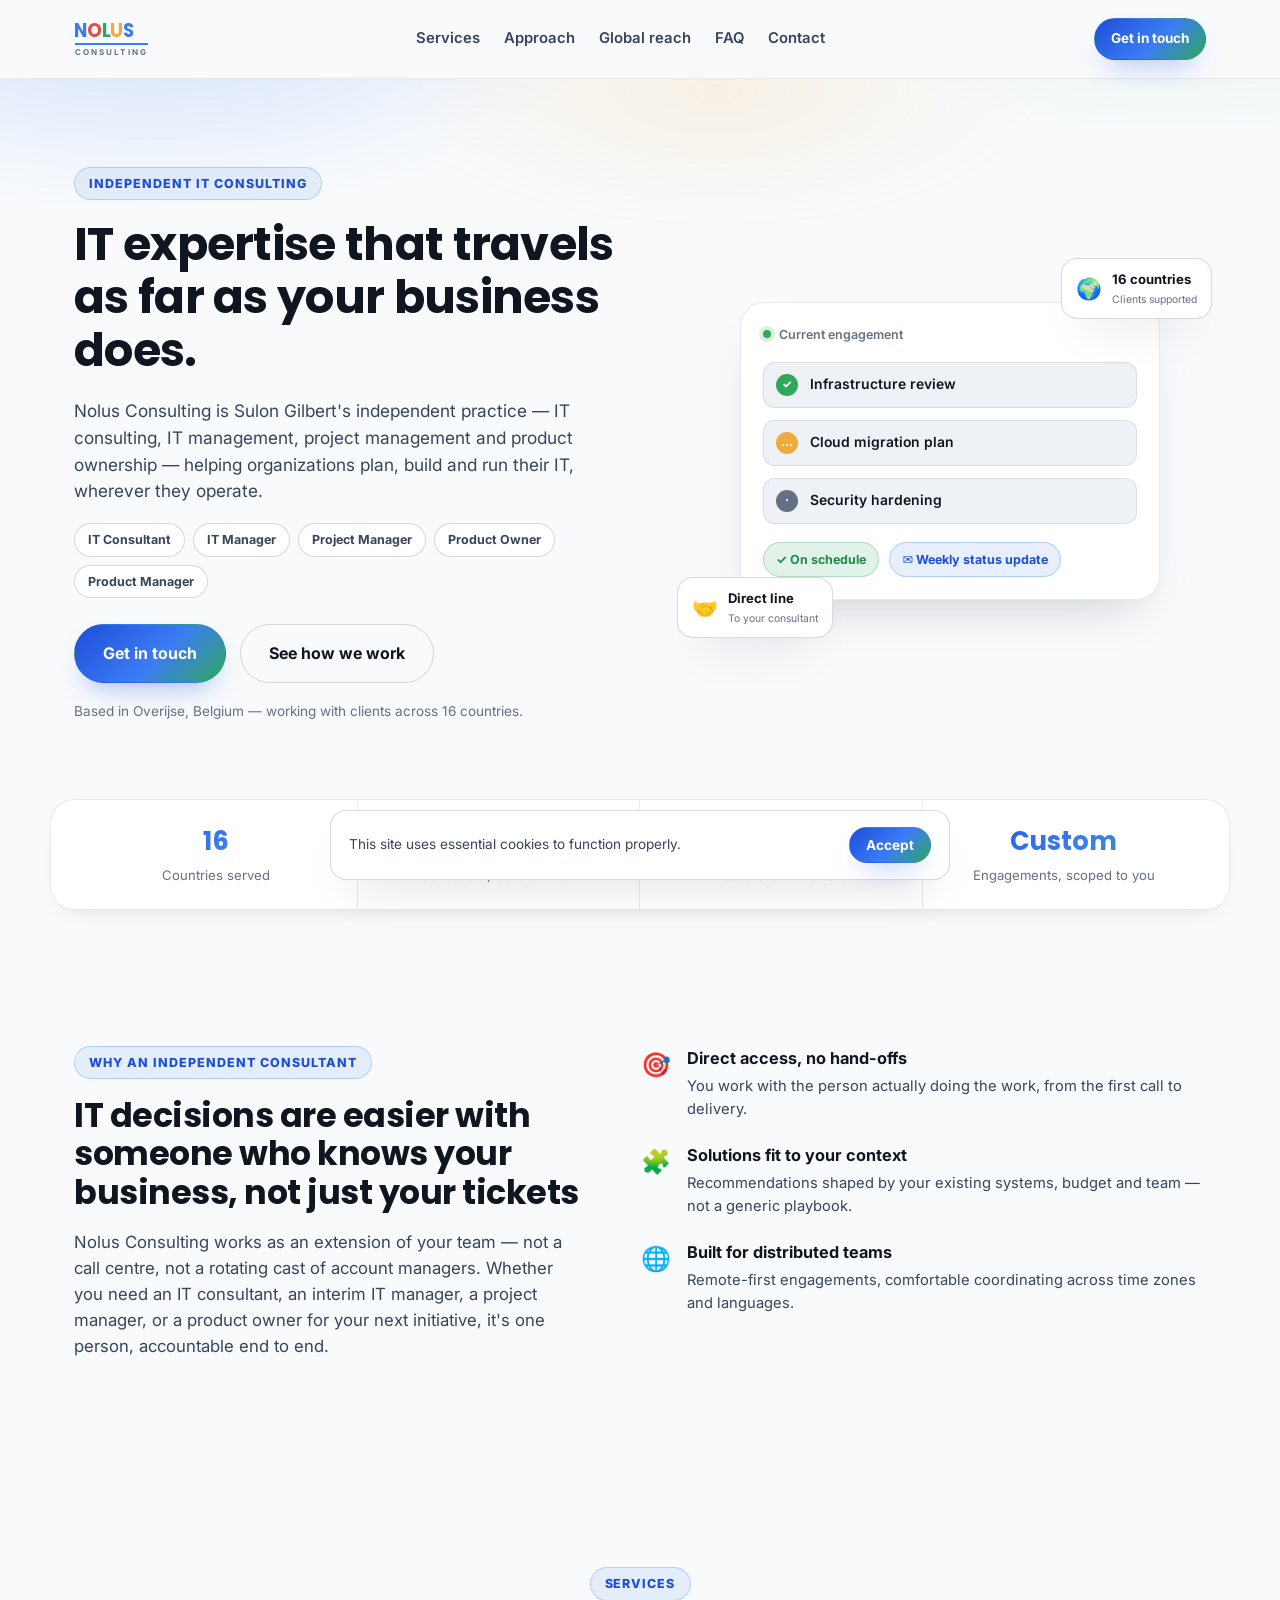
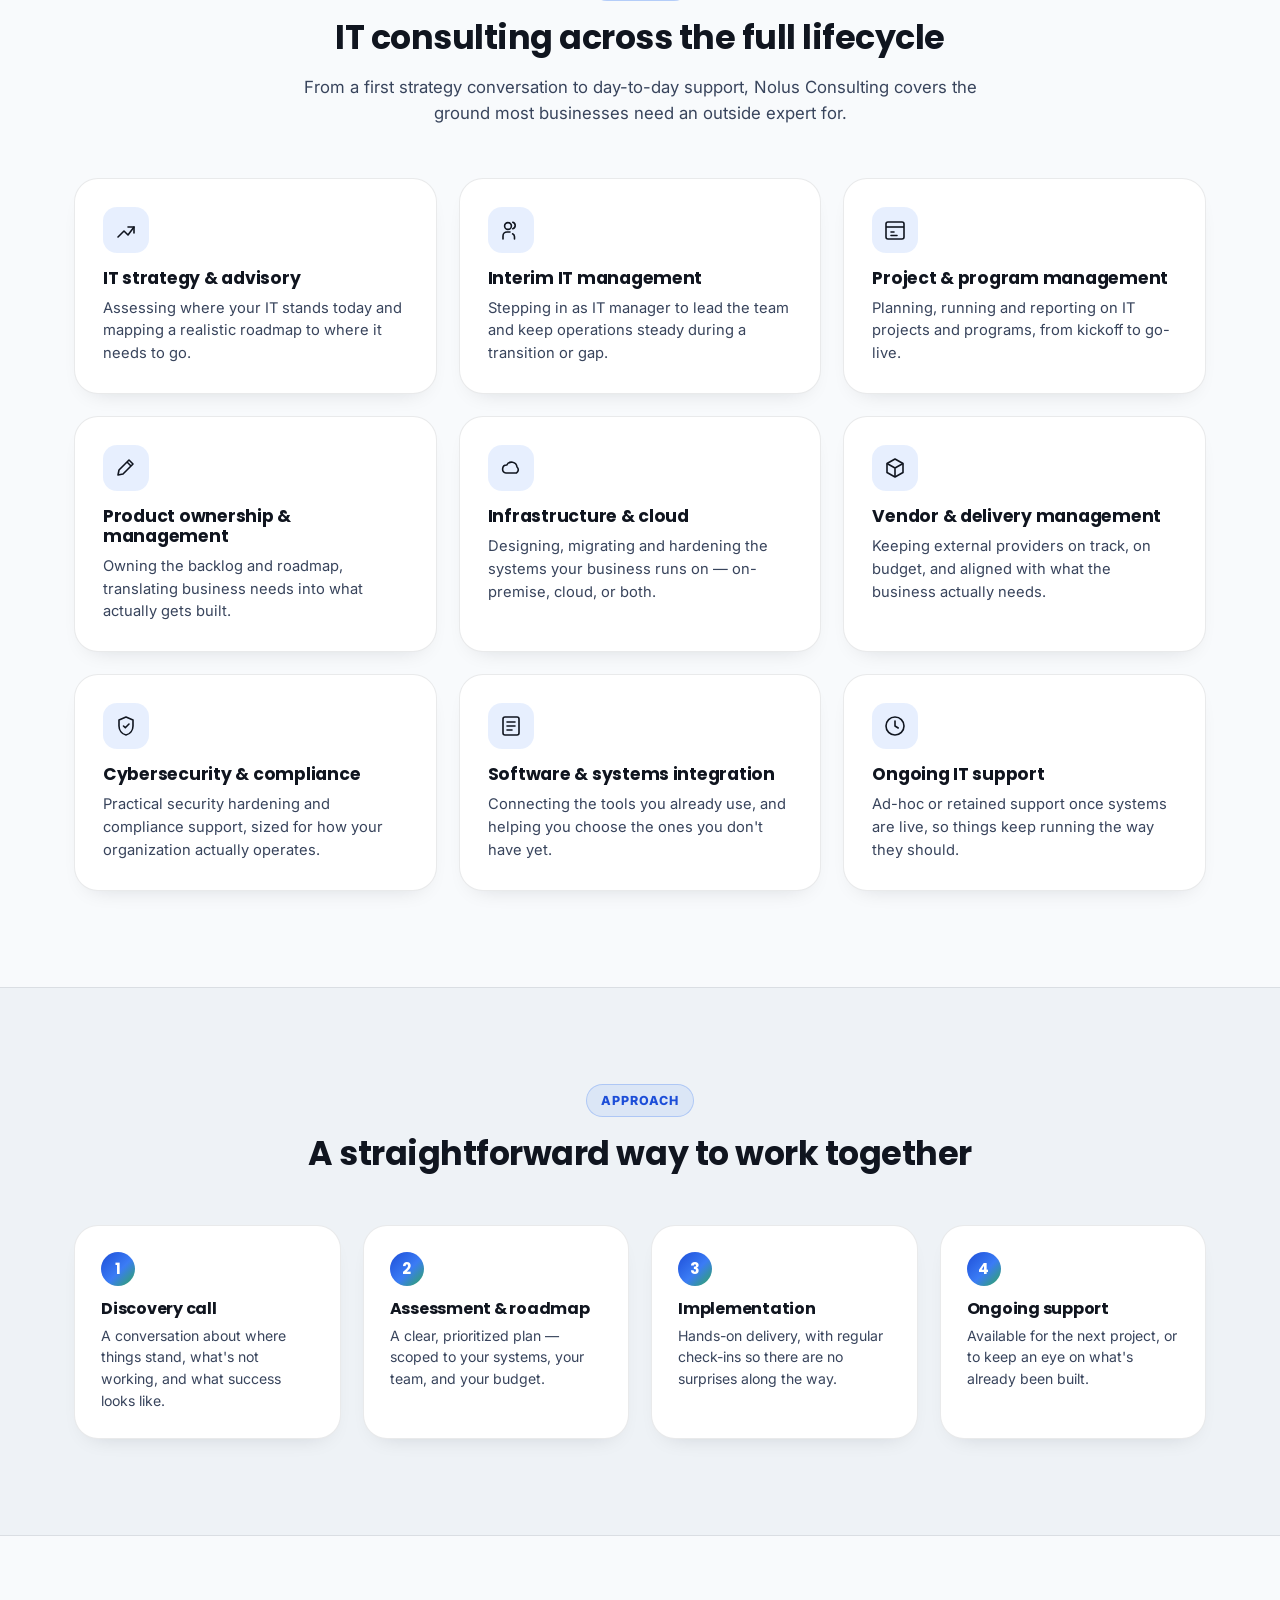
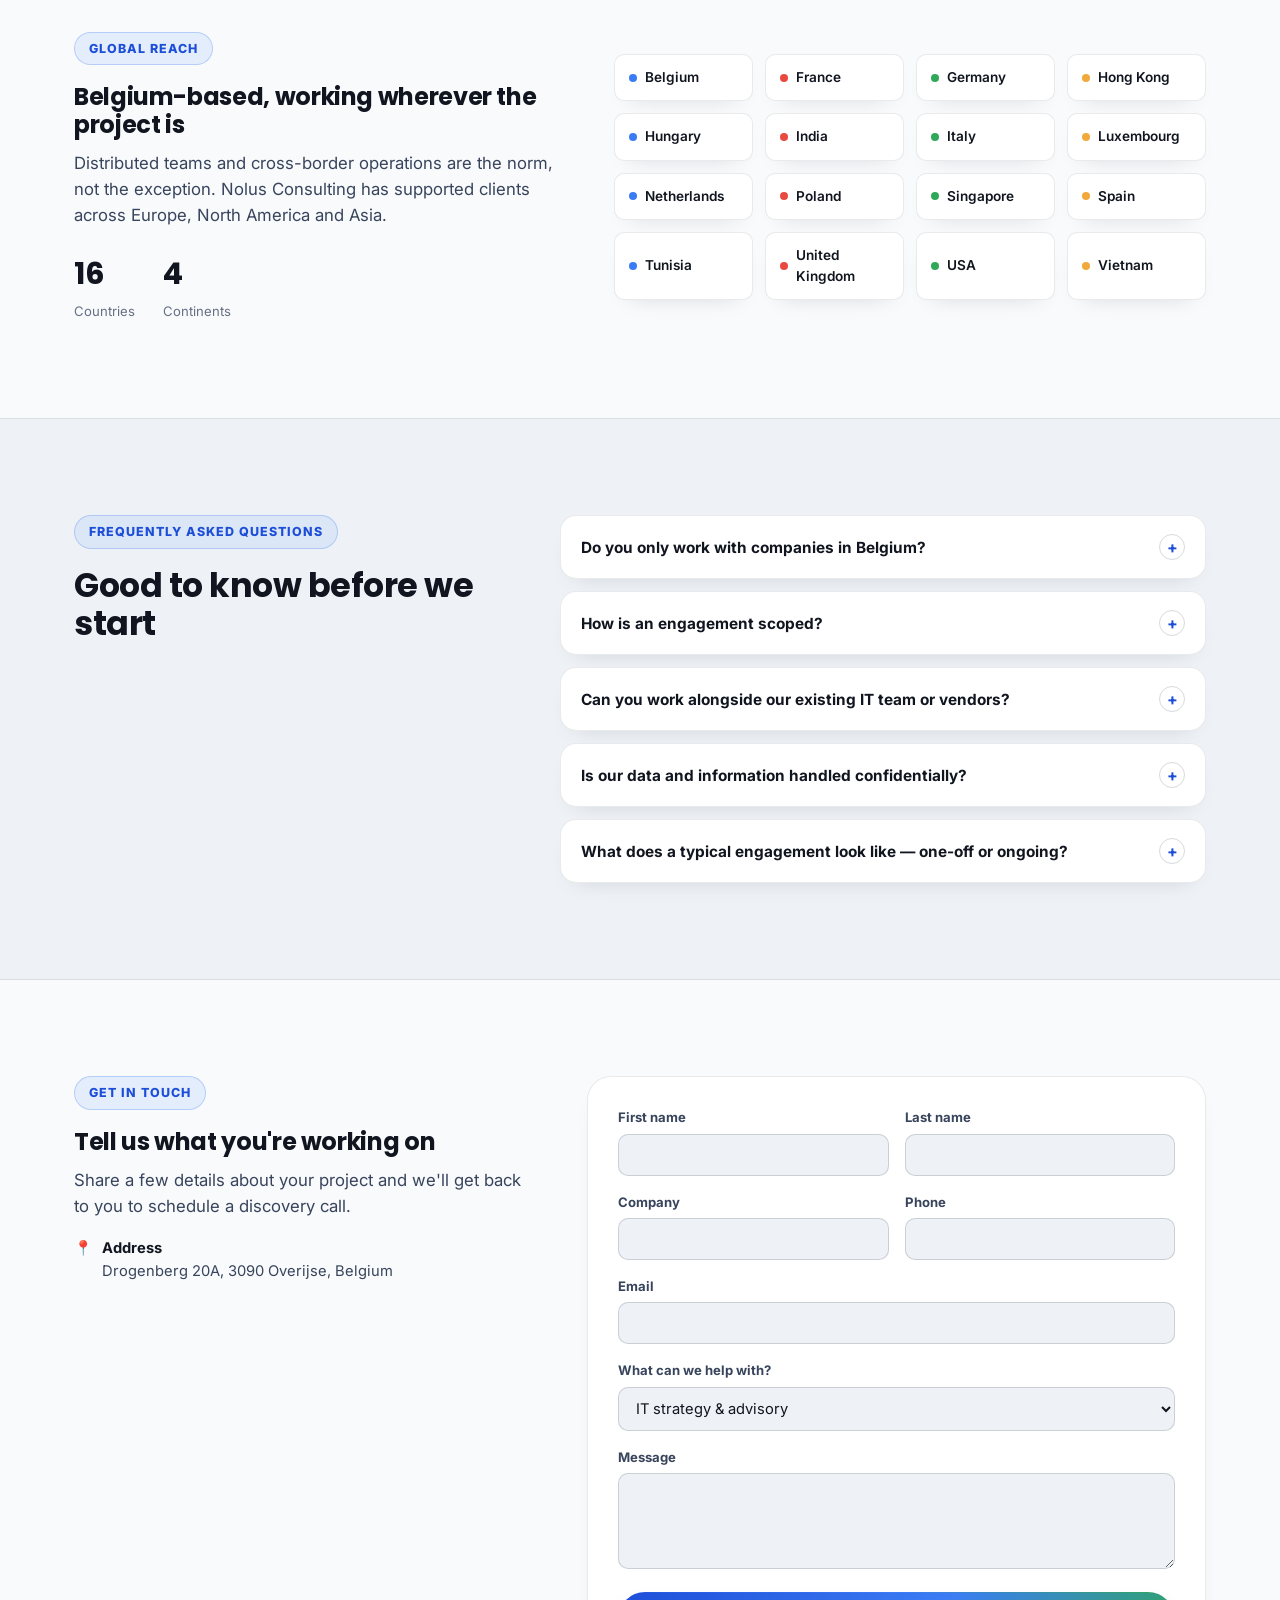
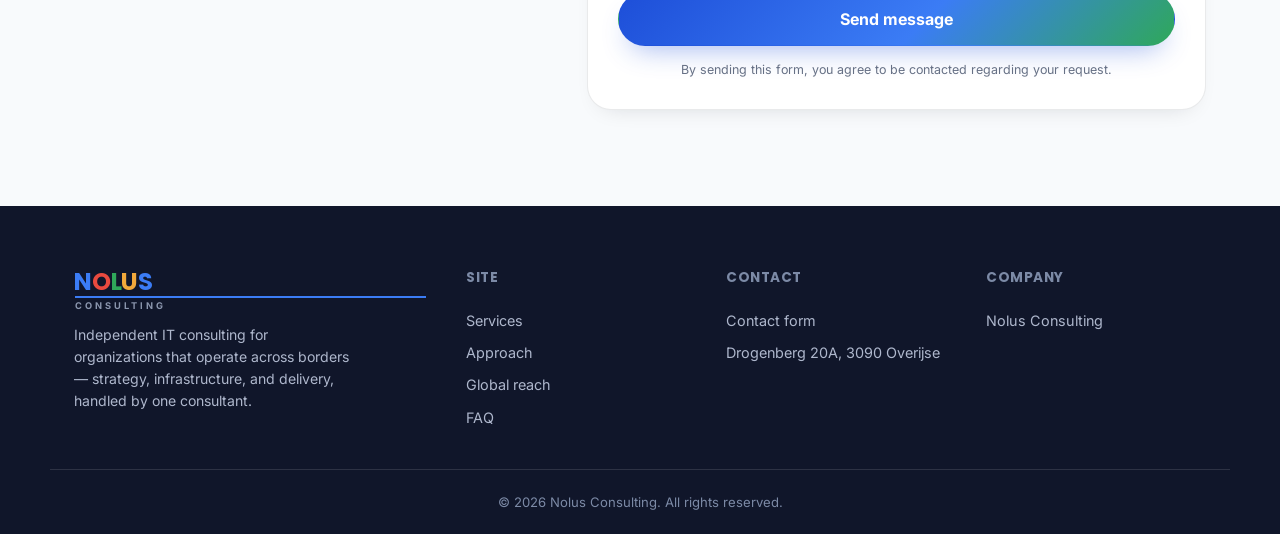
==== commit 54ca1897: "Remove direct contact details and add PM/PO/IT management expertise Drop the plaintext phone number," ====
--- a/maintenance.html
+++ b/maintenance.html
@@ -32,7 +32,7 @@
 
     <p class="eyebrow">Under maintenance</p>
     <h1>We'll be back very soon</h1>
-    <p>Our site is currently undergoing maintenance to improve your experience. Thank you for your patience — we'll be back shortly. In the meantime, reach us at <a href="mailto:info@nolus.net">info@nolus.net</a>.</p>
+    <p>Our site is currently undergoing maintenance to improve your experience. Thank you for your patience — we'll be back shortly.</p>
     <div class="maintenance-dots" aria-hidden="true"><span></span><span></span><span></span></div>
   </div>
 </div>
--- a/assets/css/styles.css
+++ b/assets/css/styles.css
@@ -188,6 +188,12 @@
 }
 .hero h1{ font-size: clamp(2.1rem, 3.6vw, 3.1rem); margin-bottom: .45em; color: var(--text); }
 .hero-sub{ font-size: 1.08rem; max-width: 540px; }
+.role-badges{ display:flex; flex-wrap:wrap; gap:8px; margin: 18px 0 4px; }
+.role-badge{
+  font-size:.78rem; font-weight:700; color: var(--text-dim);
+  background: var(--surface); border:1px solid var(--border-strong);
+  border-radius: 999px; padding: 6px 13px;
+}
 .hero-ctas{ display:flex; gap:14px; flex-wrap: wrap; margin: 26px 0 18px; }
 .hero-trust{ font-size: .85rem; color: var(--text-mute); }
 
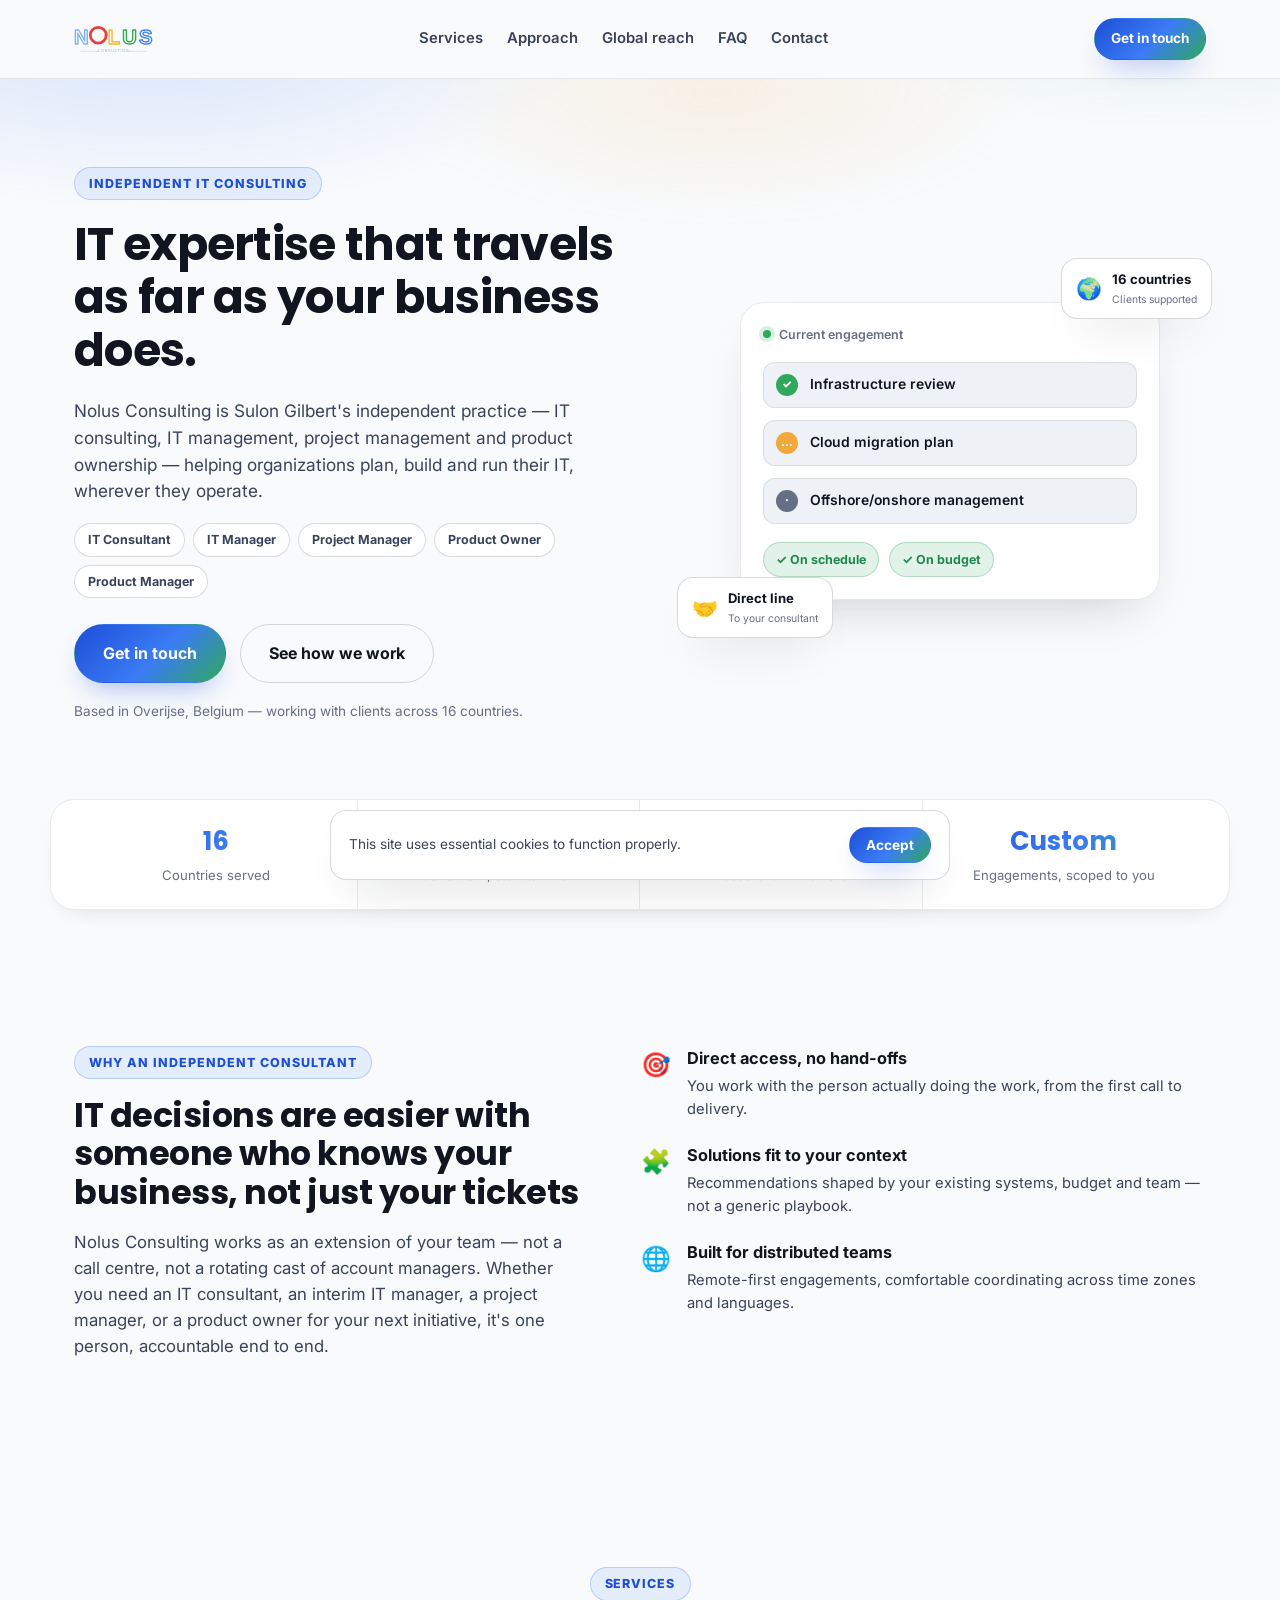
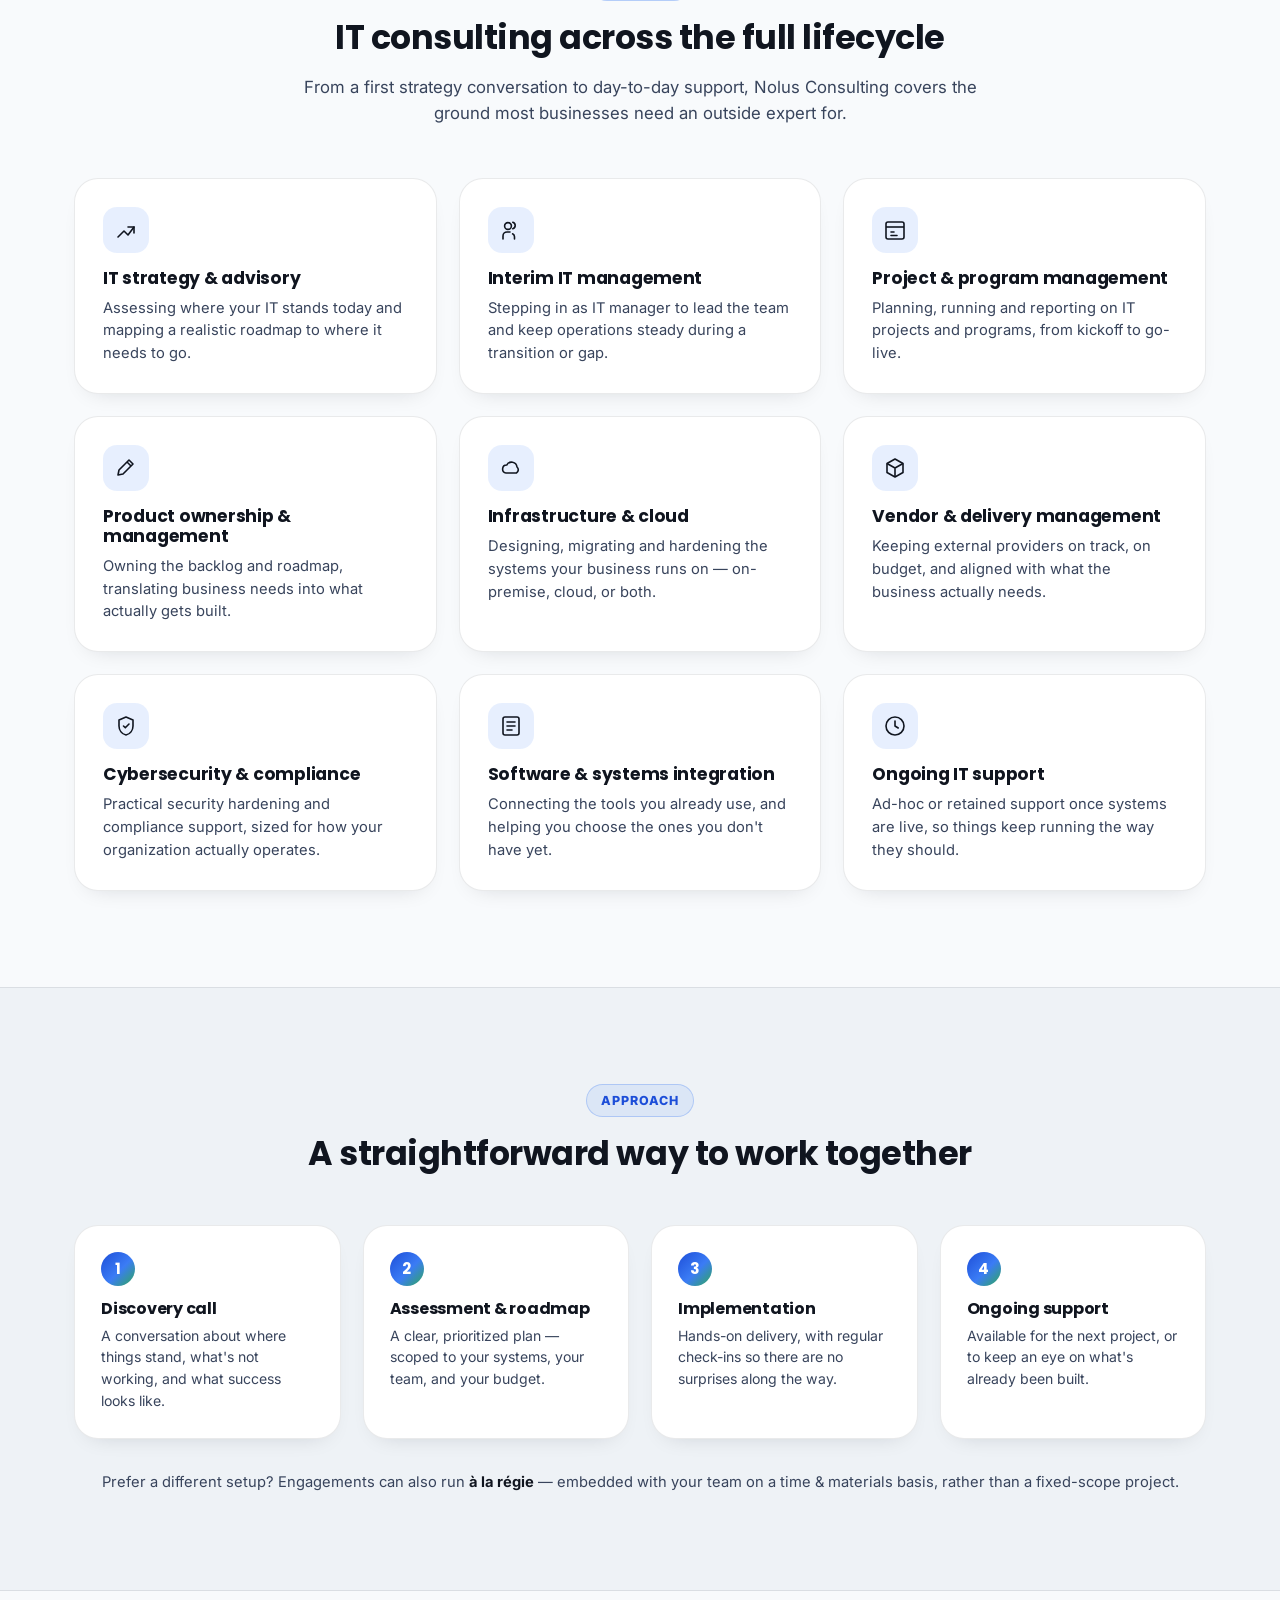
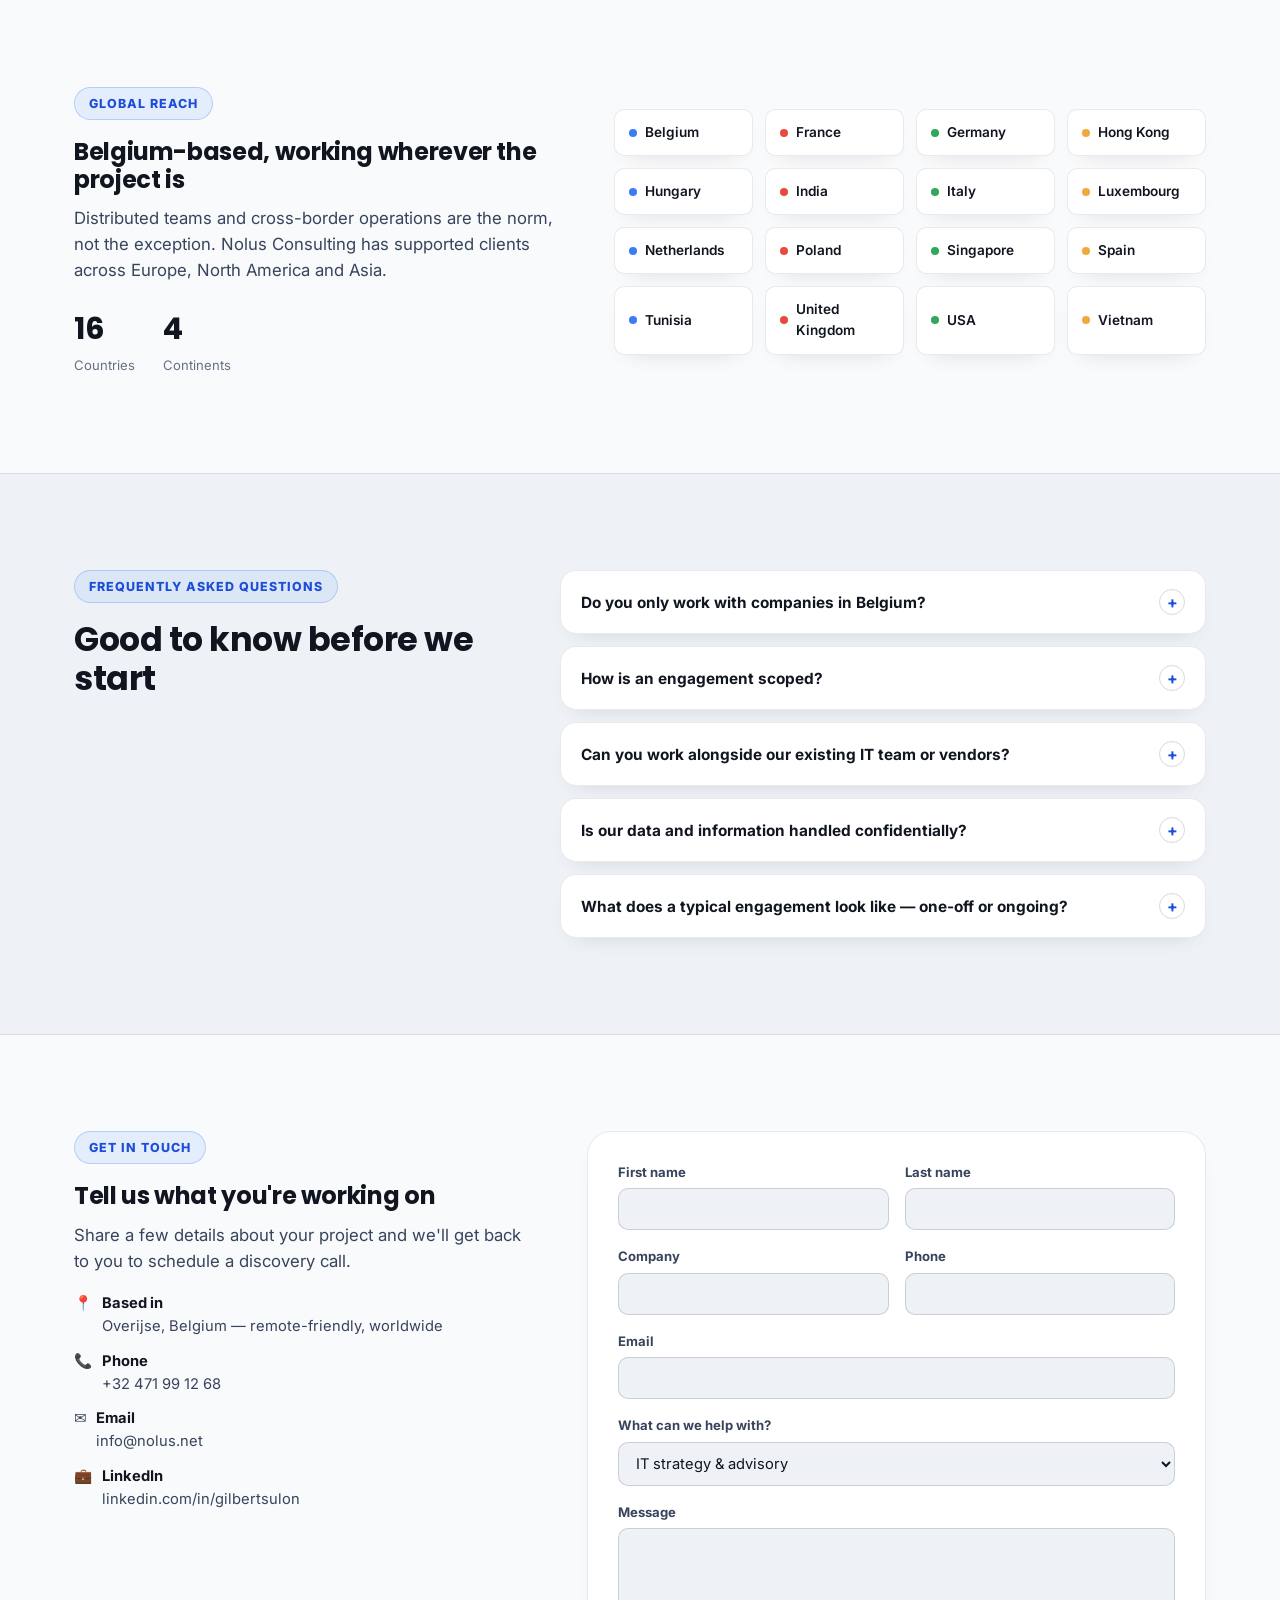
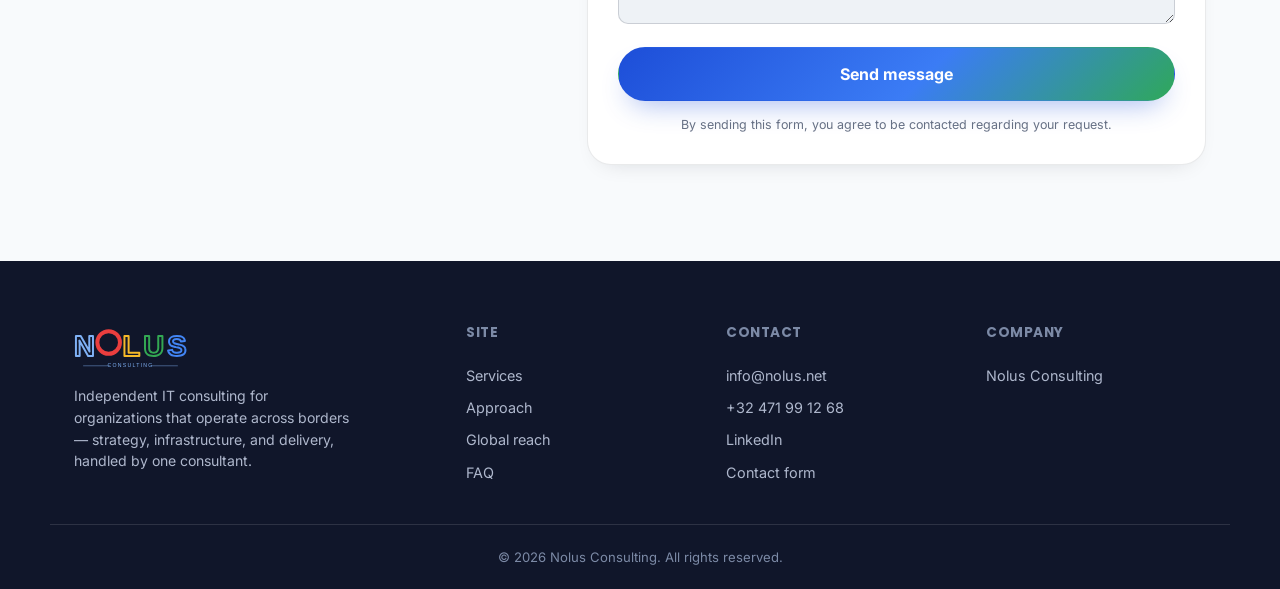
==== commit a4f4ee30: "Use real Nolus logo, add LinkedIn, and small copy tweaks - Replace the CSS text-wordmark approximati" ====
--- a/maintenance.html
+++ b/maintenance.html
@@ -20,10 +20,7 @@
 
   <div class="maintenance-card">
     <a href="index.html" class="brand maintenance-brand">
-      <span class="brand-word">
-        <span class="l-n">N</span><span class="l-o">O</span><span class="l-l">L</span><span class="l-u">U</span><span class="l-s">S</span>
-      </span>
-      <span class="brand-tagline">Consulting</span>
+      <img class="brand-logo" src="assets/img/nolus-logo.svg" alt="Nolus Consulting" width="222" height="90">
     </a>
 
     <div class="maintenance-icon" aria-hidden="true">
--- a/assets/css/styles.css
+++ b/assets/css/styles.css
@@ -125,24 +125,10 @@
   gap: 20px;
 }
 
-/* ---------- Brand / wordmark ---------- */
-.brand{ display:flex; flex-direction:column; gap:2px; flex-shrink: 0; line-height:1; }
-.brand-word{
-  font-family: var(--font-display); font-weight: 700; font-size: 1.5rem;
-  letter-spacing: -0.01em; display:flex;
-}
-.brand-word span{ display:inline-block; }
-.brand-word .l-n{ color: var(--blue); }
-.brand-word .l-o{ color: var(--red); }
-.brand-word .l-l{ color: var(--green); }
-.brand-word .l-u{ color: var(--amber); }
-.brand-word .l-s{ color: var(--blue); }
-.brand-tagline{
-  font-size: .58rem; font-weight: 700; letter-spacing: .32em; text-transform: uppercase;
-  color: var(--text-mute); border-top: 2px solid var(--blue); padding-top: 3px; margin-left: 1px;
-}
-.brand-sm .brand-word{ font-size: 1.15rem; }
-.brand-sm .brand-tagline{ font-size: .5rem; letter-spacing: .26em; }
+/* ---------- Brand / logo ---------- */
+.brand{ display:flex; align-items:center; flex-shrink: 0; line-height:1; }
+.brand-logo{ height: 40px; width: auto; display:block; }
+.brand-sm .brand-logo{ height: 32px; }
 
 .main-nav{ display:flex; align-items:center; gap: 24px; flex-shrink: 0; }
 .main-nav a{
@@ -326,6 +312,11 @@
 }
 .step h3{ font-size: 1rem; margin-bottom: 6px; color: var(--text); }
 .step p{ font-size: .88rem; margin:0; }
+.approach-note{
+  text-align:center; font-size:.92rem; color: var(--text-dim);
+  margin: 32px 0 0;
+}
+.approach-note strong{ color: var(--text); }
 
 /* ---------- Global reach ---------- */
 .reach-layout{ display:grid; grid-template-columns: .9fr 1.1fr; gap: 56px; align-items:center; }
@@ -407,7 +398,7 @@
   display:grid; grid-template-columns: 1.6fr 1fr 1fr 1fr; gap: 40px;
   padding-bottom: 40px;
 }
-.footer-brand .brand-tagline{ color: #8B96AE; border-top-color: var(--blue); }
+.footer-brand .brand-logo{ height: 46px; }
 .footer-brand p{ font-size:.88rem; max-width: 280px; margin: 14px 0 0; }
 .footer-col h4{ font-family: var(--font-display); font-size:.85rem; text-transform:uppercase; letter-spacing:.04em; color: #7C8AA6; margin-bottom: 14px; }
 .footer-col{ display:flex; flex-direction:column; gap: 10px; }
@@ -510,7 +501,7 @@
   .container{ padding: 0 16px; }
   .header-actions .btn-sm{ display:none; }
   .header-actions{ gap: 8px; }
-  .brand-word{ font-size: 1.25rem; }
+  .brand-logo{ height: 30px; }
   .hero{ padding-top: 56px; }
   .section{ padding: 64px 0; }
   .features-grid, .steps{ grid-template-columns: 1fr; }
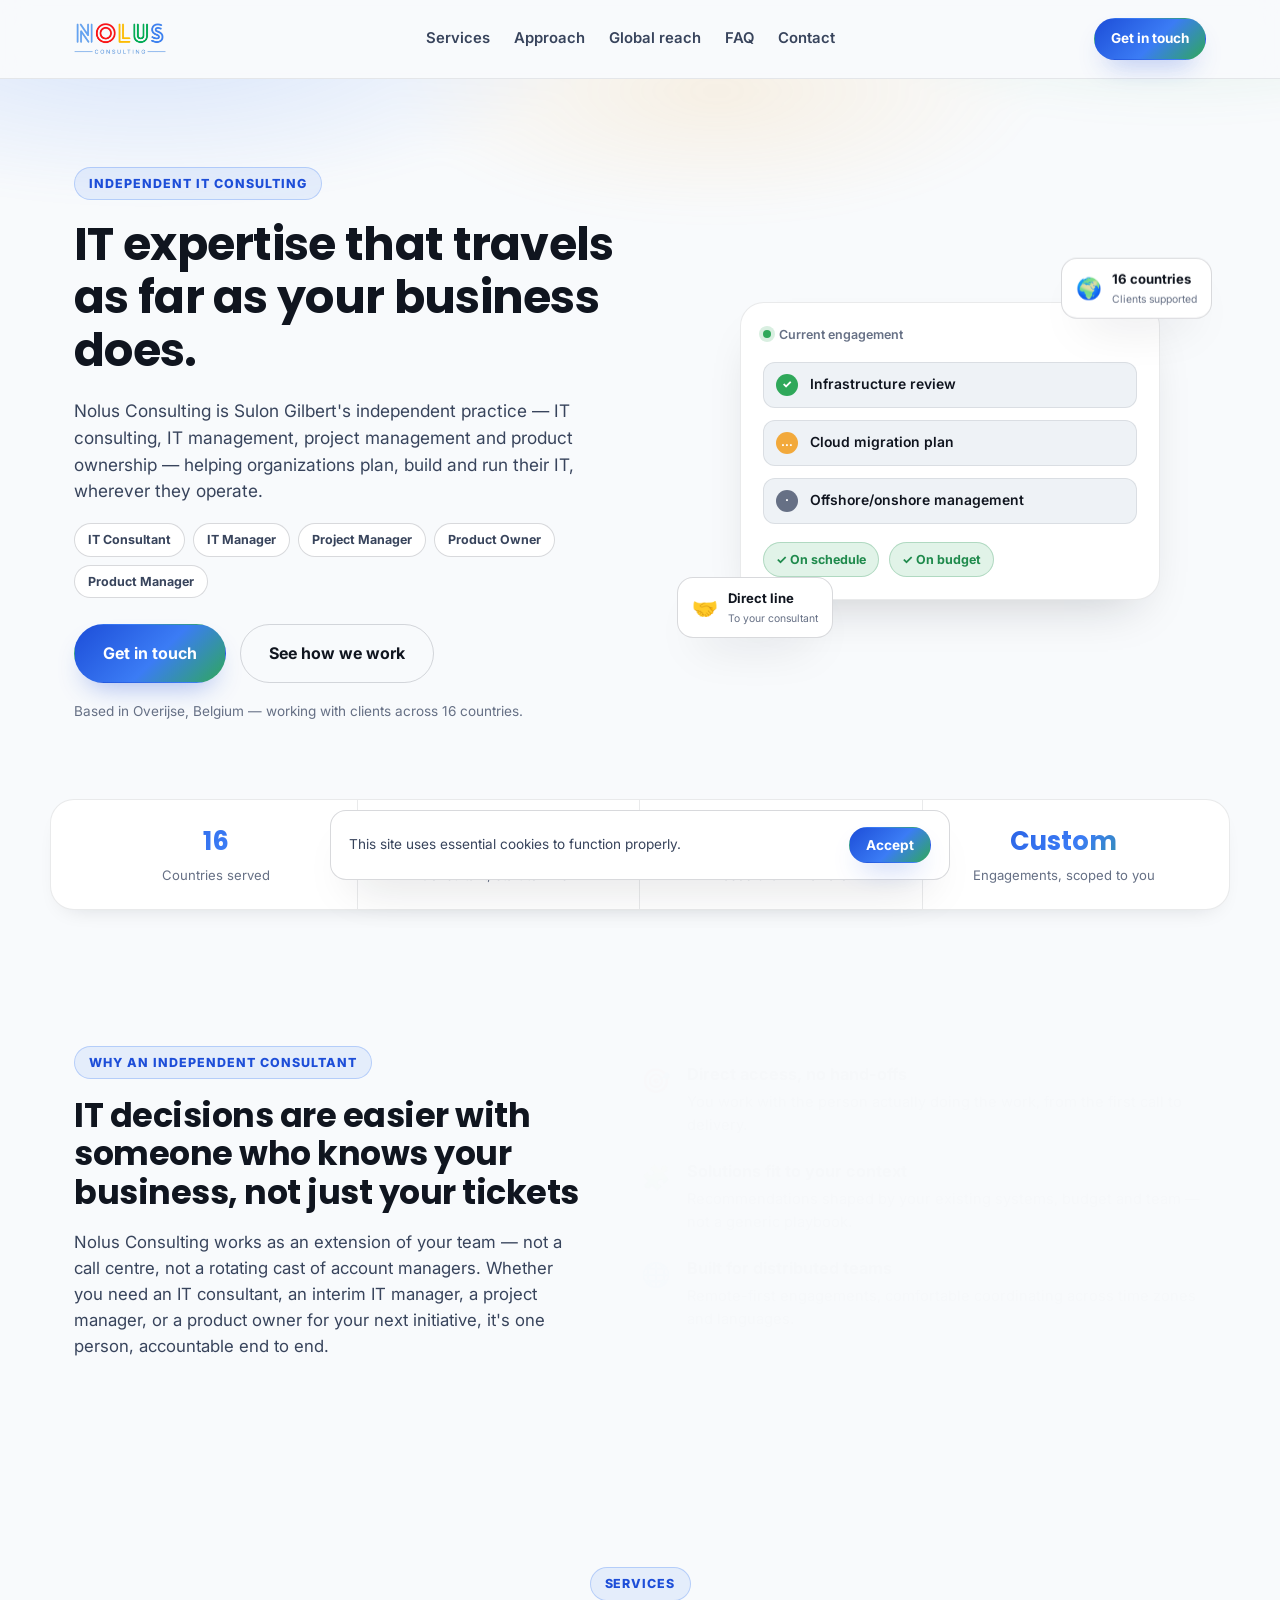
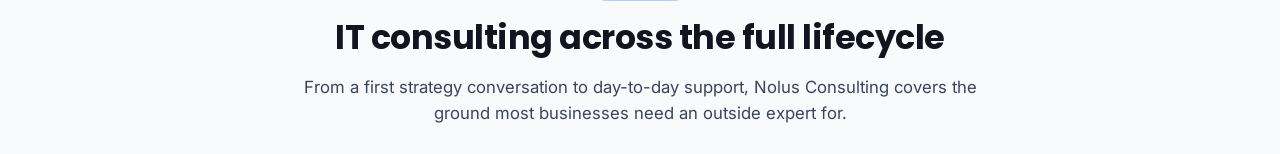
==== commit 49c784a3: "Use the real Nolus logo PNG instead of a recreated SVG Pull the exact "logo nolus.png" asset from Dr" ====
--- a/maintenance.html
+++ b/maintenance.html
@@ -20,7 +20,7 @@
 
   <div class="maintenance-card">
     <a href="index.html" class="brand maintenance-brand">
-      <img class="brand-logo" src="assets/img/nolus-logo.svg" alt="Nolus Consulting" width="222" height="90">
+      <img class="brand-logo" src="assets/img/nolus-logo.png" alt="Nolus Consulting" width="222" height="90">
     </a>
 
     <div class="maintenance-icon" aria-hidden="true">
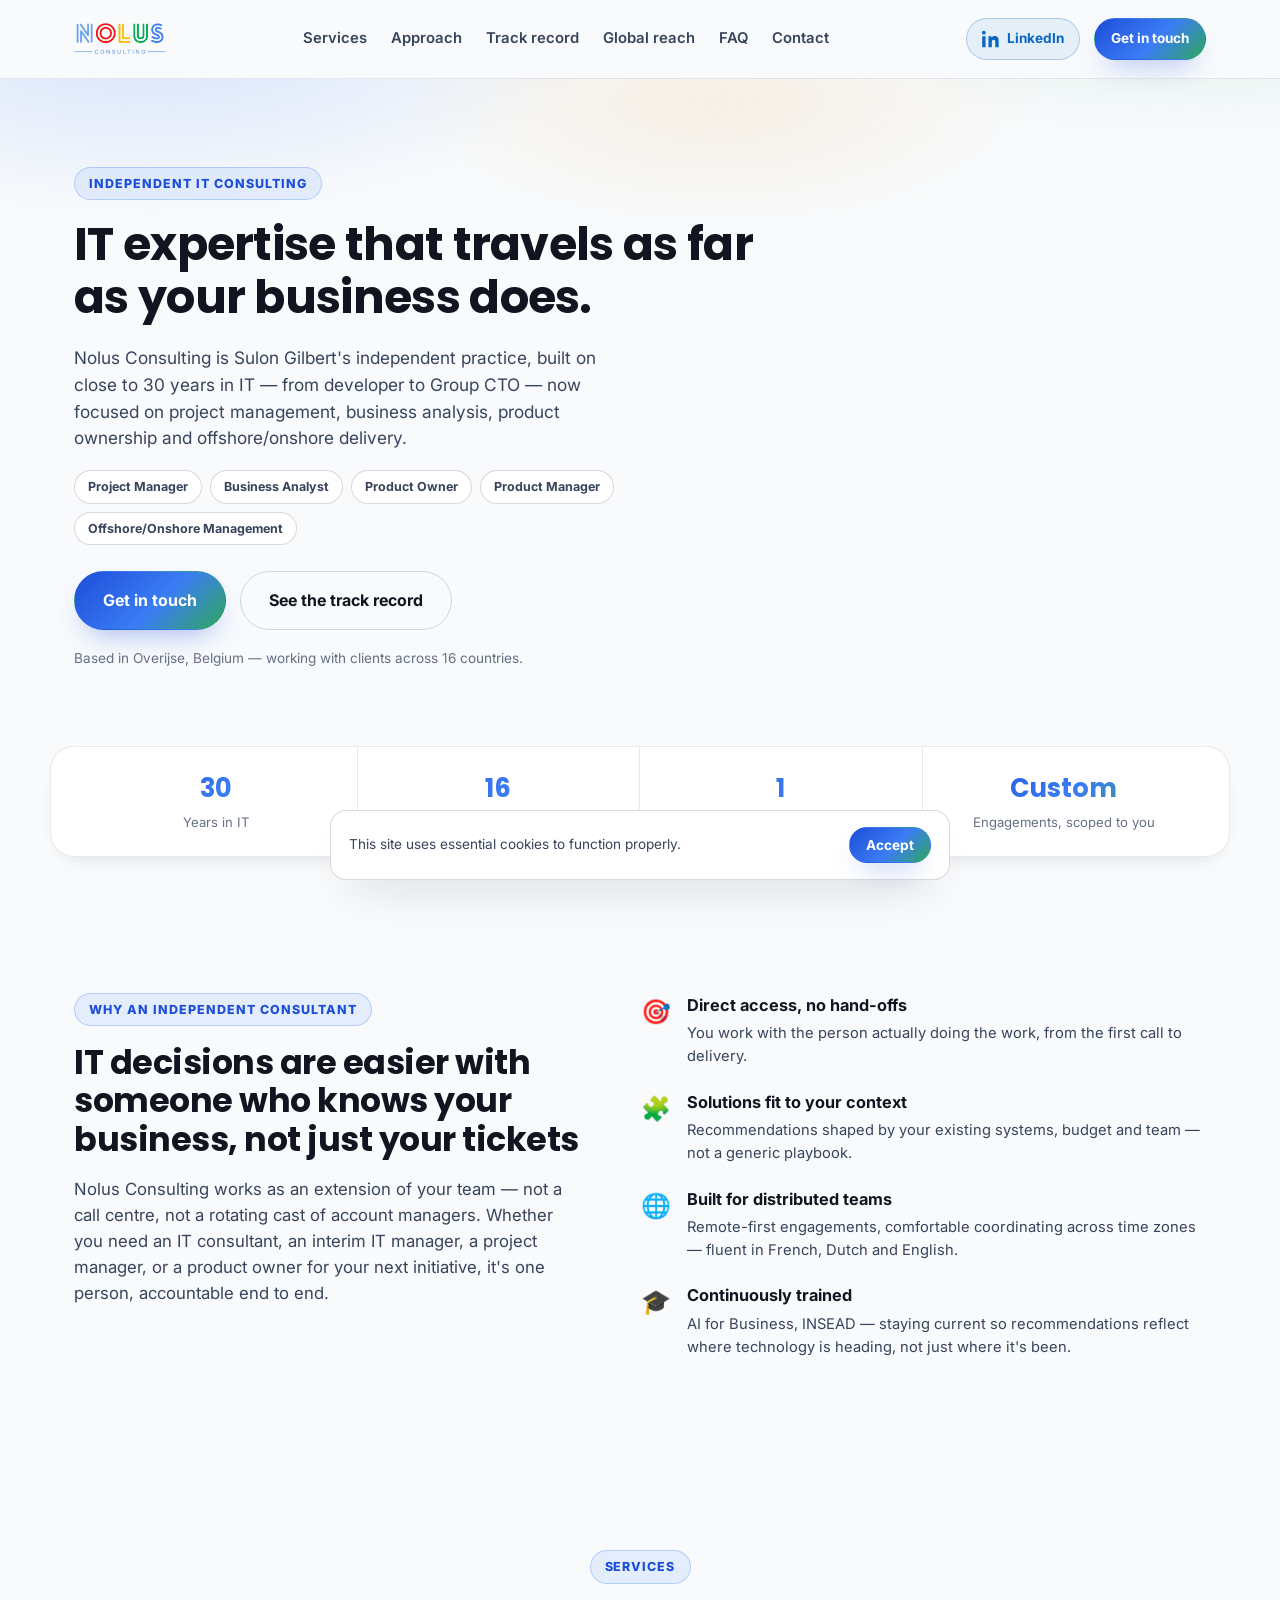
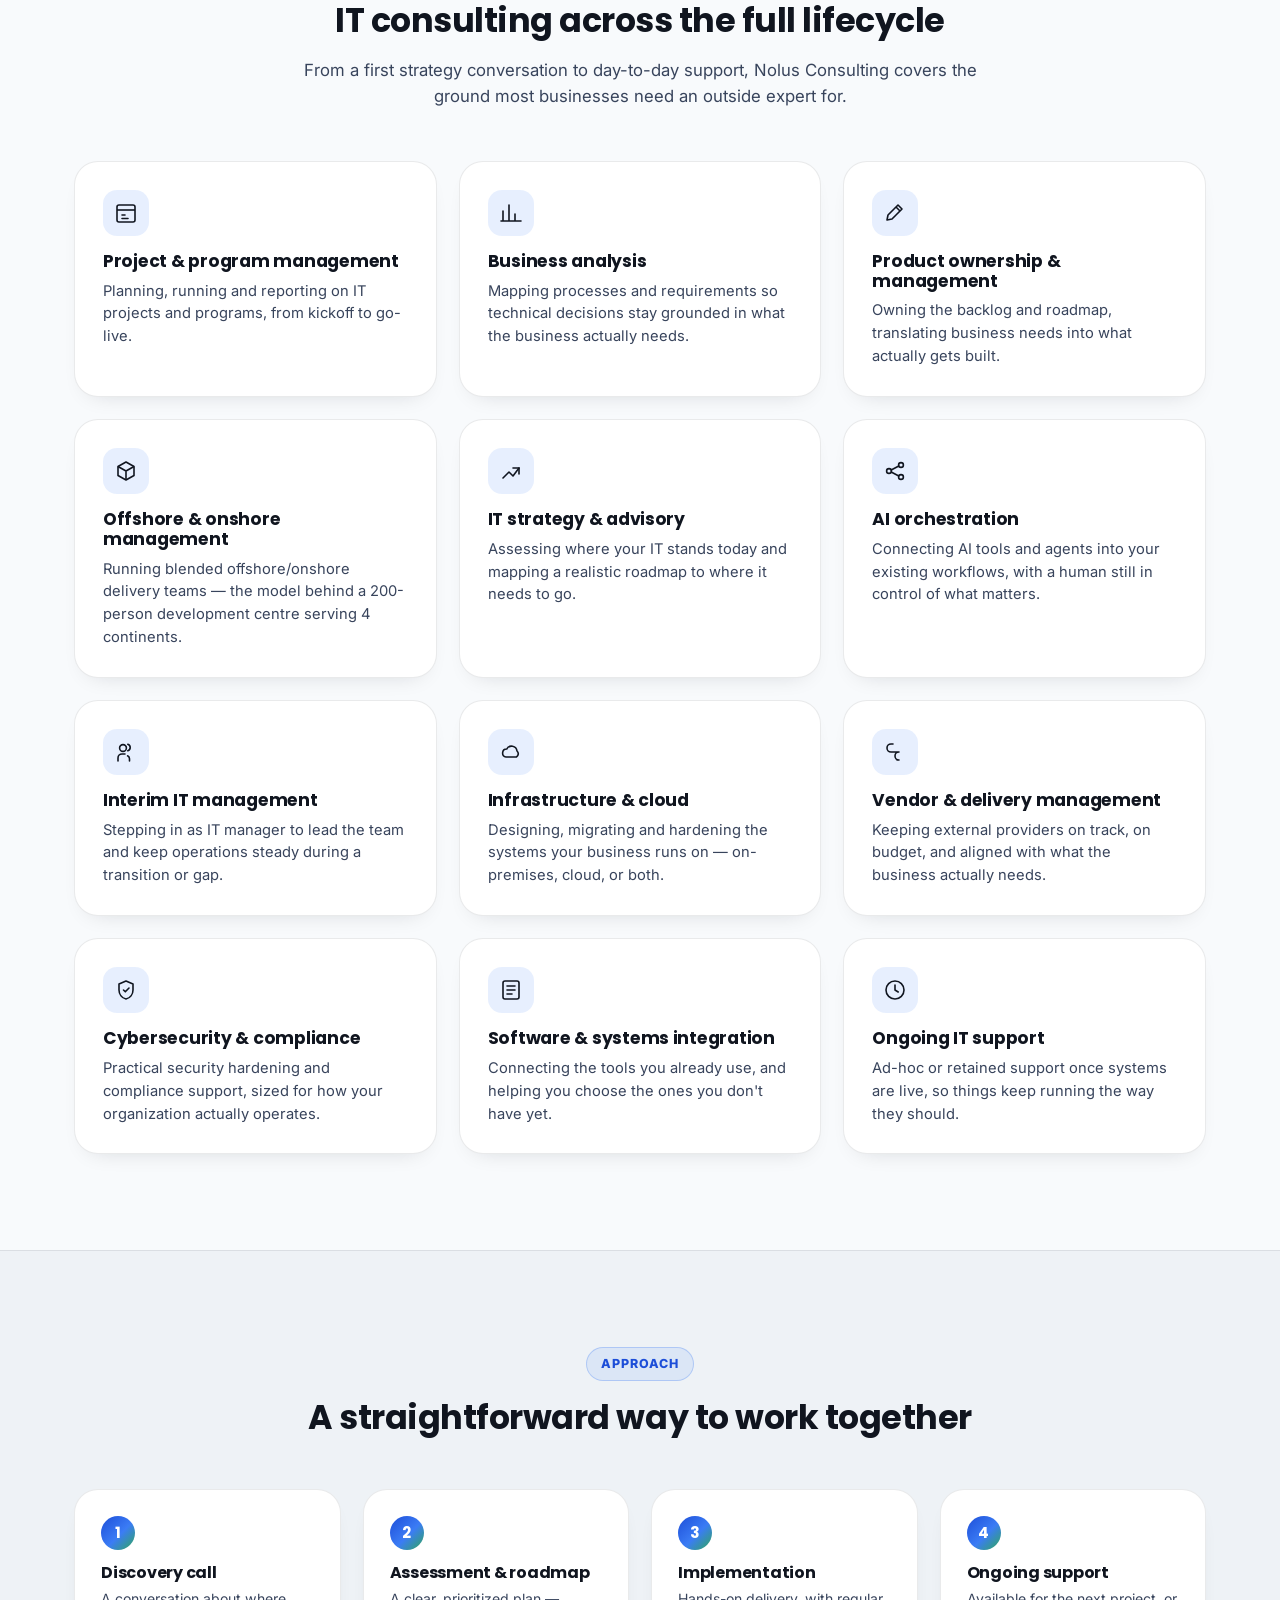
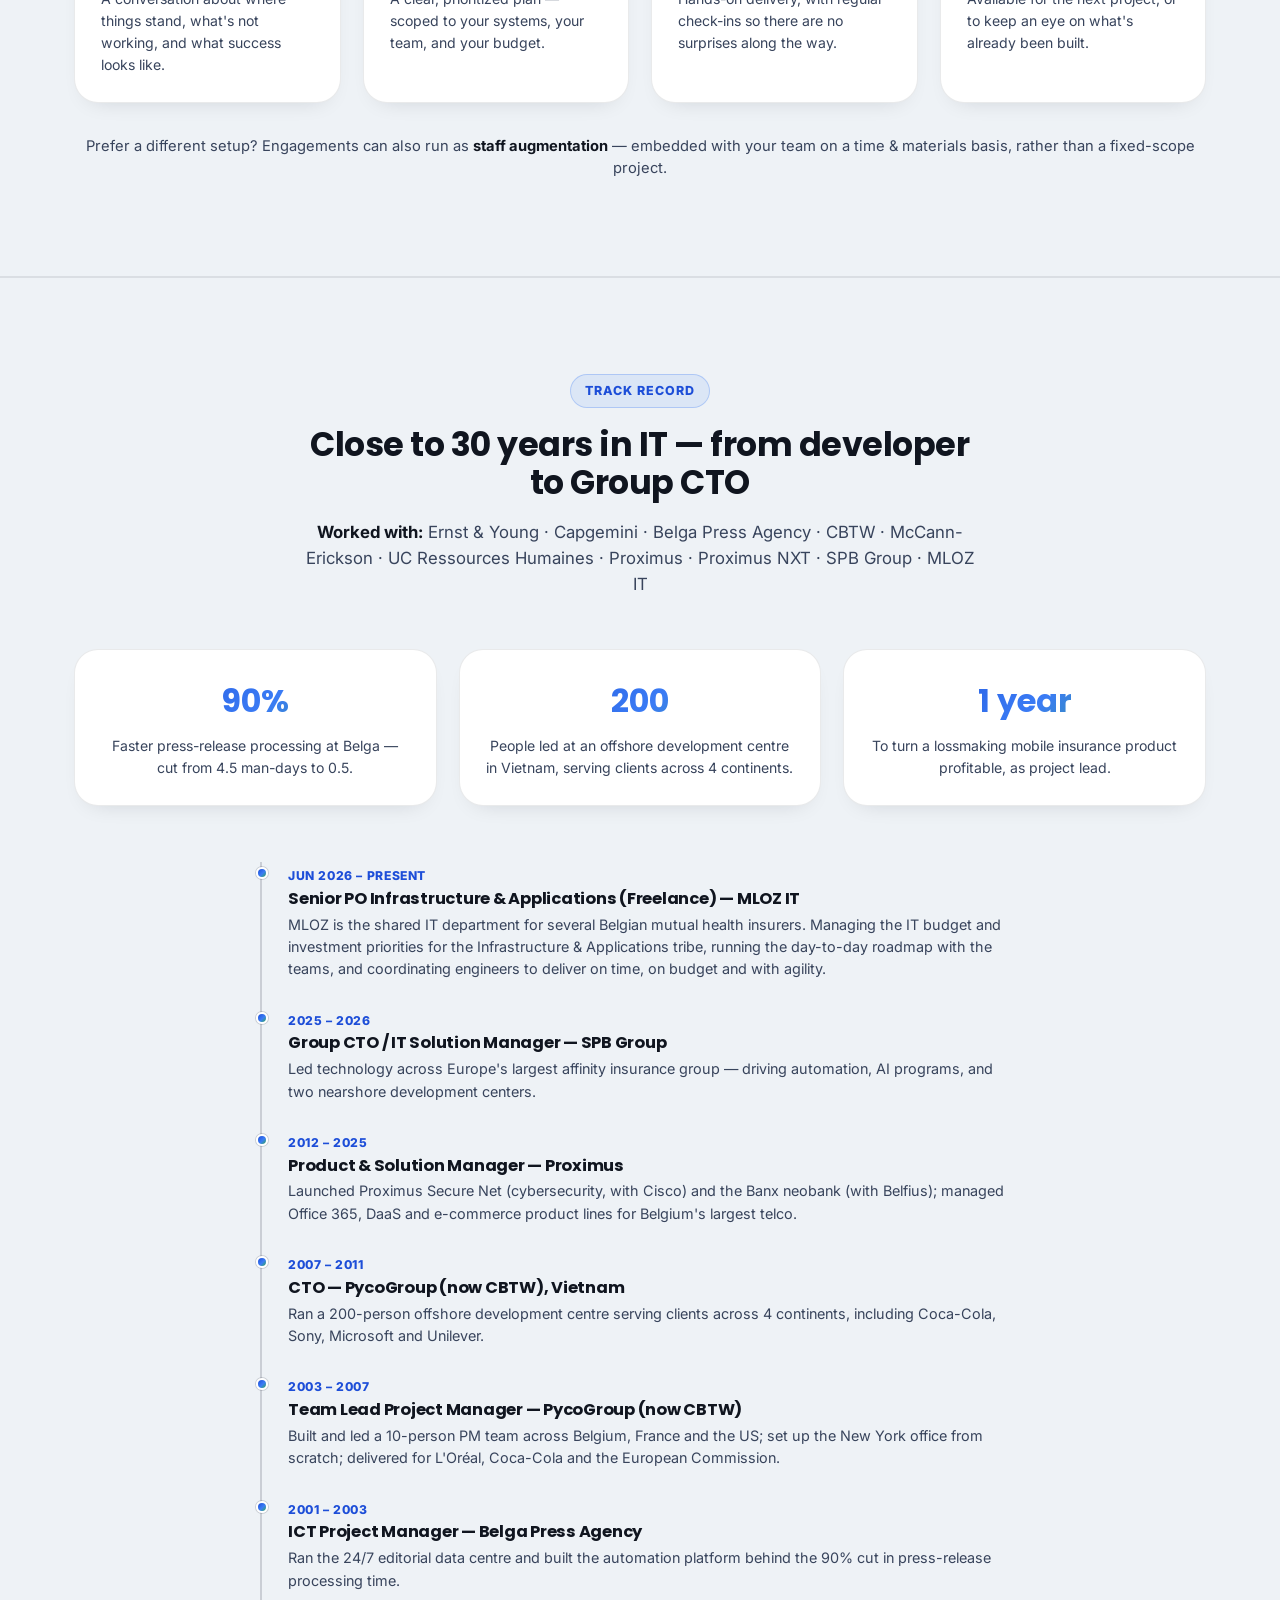
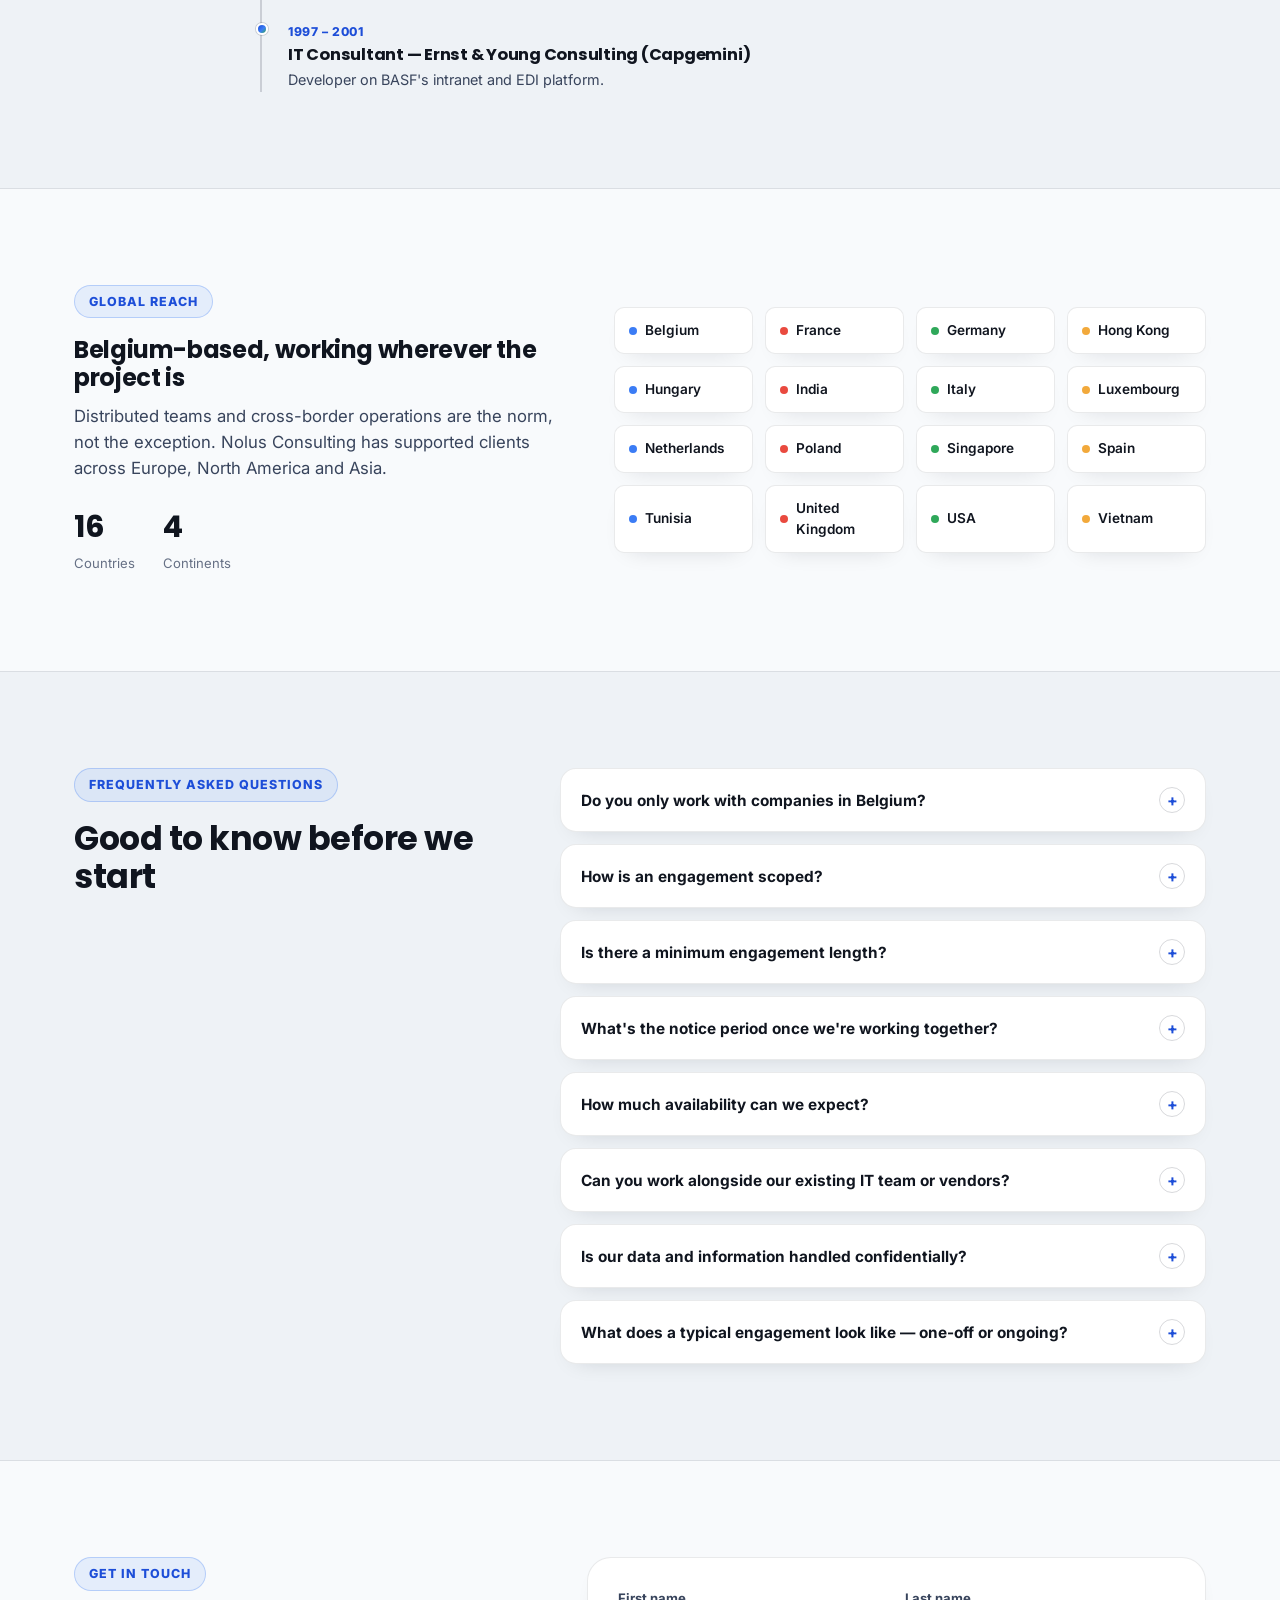
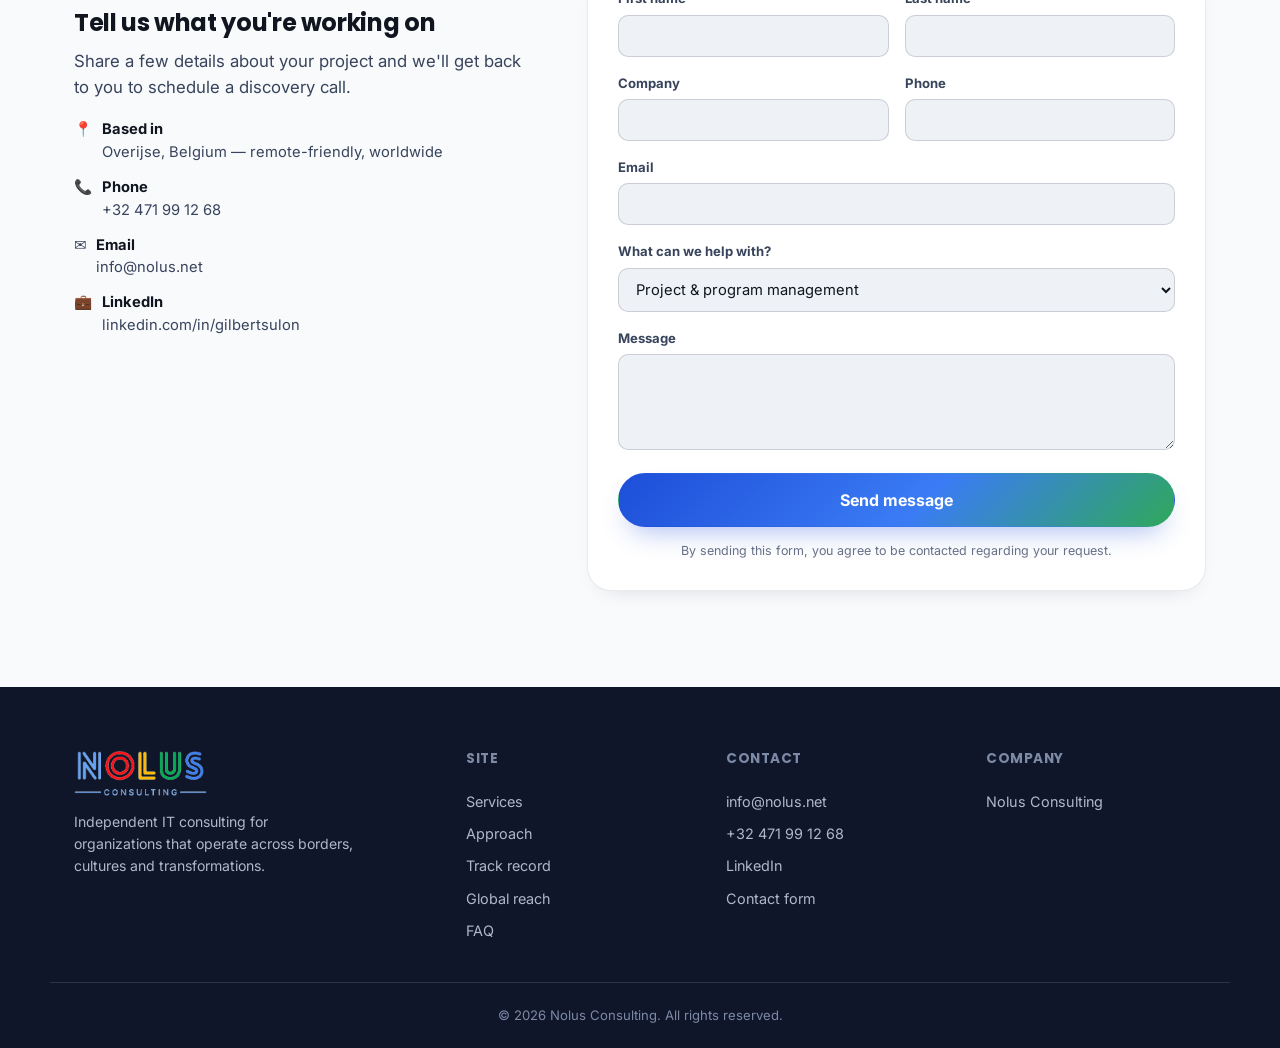
==== commit c5e1a3e4: "Use the real logo's N as favicon, add Proximus NXT to worked-with Crop the "N" straight out of the a" ====
--- a/maintenance.html
+++ b/maintenance.html
@@ -7,7 +7,7 @@
 <title>Nolus Consulting — Maintenance</title>
 <meta name="description" content="This site is temporarily under maintenance. Thank you for your patience, we'll be back very soon.">
 <meta name="robots" content="noindex">
-<link rel="icon" href="data:image/svg+xml,<svg xmlns=%22http://www.w3.org/2000/svg%22 viewBox=%220 0 40 40%22><rect x=%224%22 y=%224%22 width=%2214%22 height=%2214%22 rx=%224%22 fill=%22%233B7CF5%22/><rect x=%2222%22 y=%224%22 width=%2214%22 height=%2214%22 rx=%224%22 fill=%22%23E94A3F%22/><rect x=%224%22 y=%2222%22 width=%2214%22 height=%2214%22 rx=%224%22 fill=%22%23F2A93B%22/><rect x=%2222%22 y=%2222%22 width=%2214%22 height=%2214%22 rx=%224%22 fill=%22%232FA85A%22/></svg>">
+<link rel="icon" type="image/png" href="assets/img/favicon-n.png">
 <link rel="preconnect" href="https://fonts.googleapis.com">
 <link rel="preconnect" href="https://fonts.gstatic.com" crossorigin>
 <link href="https://fonts.googleapis.com/css2?family=Poppins:wght@500;600;700&family=Inter:wght@400;500;600;700&display=swap" rel="stylesheet">
--- a/assets/css/styles.css
+++ b/assets/css/styles.css
@@ -140,6 +140,16 @@
 
 .header-actions{ display:flex; align-items:center; gap: 14px; }
 
+.linkedin-btn{
+  display:inline-flex; align-items:center; gap:7px;
+  padding: 9px 15px; border-radius: 999px;
+  font-weight: 700; font-size: .85rem;
+  color: #0A66C2; background: rgba(10,102,194,.08); border: 1px solid rgba(10,102,194,.28);
+  transition: background-color .15s ease, border-color .15s ease;
+}
+.linkedin-btn:hover{ background: rgba(10,102,194,.16); border-color: rgba(10,102,194,.4); }
+.linkedin-btn svg{ flex:none; }
+
 .nav-toggle{
   display:none; flex-direction:column; justify-content:center; gap:5px;
   width: 40px; height: 40px; border-radius: 10px; border:1px solid var(--border);
@@ -163,6 +173,8 @@
   display:grid; grid-template-columns: 1.05fr .95fr; gap: 56px;
   align-items:center;
 }
+.hero-inner-solo{ grid-template-columns: 1fr; }
+.hero-copy-solo{ max-width: 720px; }
 .eyebrow{
   display:inline-block;
   font-size: .78rem; font-weight: 800; letter-spacing: .08em; text-transform: uppercase;
@@ -317,6 +329,45 @@
   margin: 32px 0 0;
 }
 .approach-note strong{ color: var(--text); }
+
+/* ---------- Track record ---------- */
+.trust-strip{ text-align:center; }
+.trust-strip strong{ color: var(--text); }
+
+.highlights-grid{
+  display:grid; grid-template-columns: repeat(3, 1fr); gap: 22px;
+  margin: 8px 0 56px;
+}
+.highlight-card{
+  background: var(--surface); border:1px solid var(--border);
+  border-radius: var(--radius-lg); padding: 26px; text-align:center;
+  box-shadow: var(--shadow-sm);
+}
+.highlight-card strong{
+  display:block; font-family: var(--font-display); font-size: 2rem; font-weight:700;
+  background: var(--accent-grad); -webkit-background-clip:text; background-clip:text; color:transparent;
+  margin-bottom: 10px;
+}
+.highlight-card p{ font-size: .88rem; margin:0; color: var(--text-dim); }
+
+.timeline{
+  display:flex; flex-direction:column; gap: 26px;
+  max-width: 760px; margin: 0 auto;
+  padding-left: 26px; border-left: 2px solid var(--border-strong);
+}
+.timeline li{ position:relative; }
+.timeline li::before{
+  content:""; position:absolute; left:-32px; top:5px;
+  width:12px; height:12px; border-radius:50%;
+  background: var(--accent-grad); border: 2px solid var(--surface);
+  box-shadow: 0 0 0 1px var(--border-strong);
+}
+.timeline-date{
+  display:inline-block; font-size:.76rem; font-weight:800; letter-spacing:.05em; text-transform:uppercase;
+  color: var(--accent-ink); margin-bottom: 4px;
+}
+.timeline h3{ font-size: 1.02rem; margin-bottom: 5px; color: var(--text); }
+.timeline p{ font-size: .9rem; margin:0; }
 
 /* ---------- Global reach ---------- */
 .reach-layout{ display:grid; grid-template-columns: .9fr 1.1fr; gap: 56px; align-items:center; }
@@ -493,6 +544,7 @@
   .problem-grid, .contact-grid, .faq-layout, .reach-layout{ grid-template-columns: 1fr; }
   .features-grid{ grid-template-columns: repeat(2, 1fr); }
   .steps{ grid-template-columns: repeat(2, 1fr); }
+  .highlights-grid{ grid-template-columns: repeat(2, 1fr); }
   .country-grid{ grid-template-columns: repeat(3, 1fr); }
   .footer-inner{ grid-template-columns: 1fr 1fr; }
 }
@@ -501,10 +553,12 @@
   .container{ padding: 0 16px; }
   .header-actions .btn-sm{ display:none; }
   .header-actions{ gap: 8px; }
+  .linkedin-btn span{ display:none; }
+  .linkedin-btn{ padding: 9px; }
   .brand-logo{ height: 30px; }
   .hero{ padding-top: 56px; }
   .section{ padding: 64px 0; }
-  .features-grid, .steps{ grid-template-columns: 1fr; }
+  .features-grid, .steps, .highlights-grid{ grid-template-columns: 1fr; }
   .country-grid{ grid-template-columns: repeat(2, 1fr); }
   .form-row{ grid-template-columns: 1fr; }
   .footer-inner{ grid-template-columns: 1fr; }
